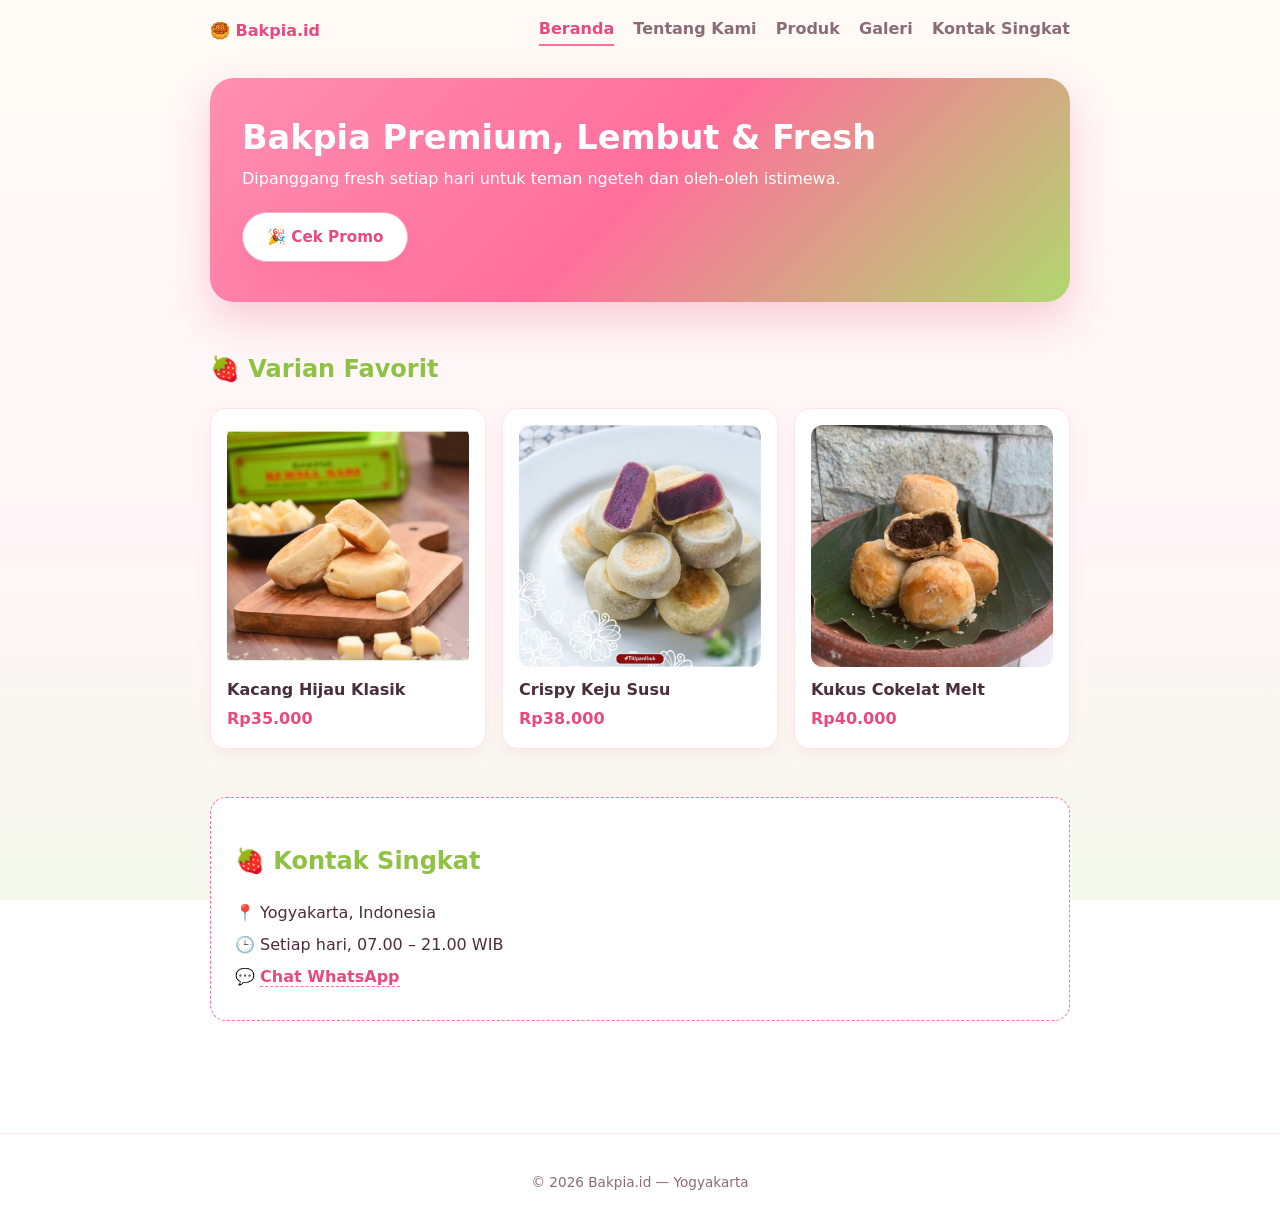
==== index.html @ c1c358f6 "p03" ====
<!doctype html>
<html lang="id">
  <head>
    <meta charset="utf-8" />
    <meta name="viewport" content="width=device-width, initial-scale=1" />
    <title>Bakpia.id — Beranda</title>
    <link rel="stylesheet" href="css/style.css" />
  </head>
  <body>
    <header>
      <a href="index.html" class="brand">🥮 Bakpia.id</a>
      <nav>
        <a href="index.html" class="aktif">Beranda</a>
        <a href="tentang.html">Tentang Kami</a>
        <a href="produk.html">Produk</a>
        <a href="galeri.html">Galeri</a>
        <a href="#kontak-singkat">Kontak Singkat</a>
      </nav>
    </header>

    <main>
      <section class="hero">
        <h1>Bakpia Premium, Lembut &amp; Fresh</h1>
        <p>Dipanggang fresh setiap hari untuk teman ngeteh dan oleh-oleh istimewa.</p>
        <button id="promo">🎉 Cek Promo</button>
      </section>

      <section>
        <h2>Varian Favorit</h2>
        <div class="grid">
          <article>
            <img src="img/Bakpia Kacang Hijau.jpg" alt="Bakpia kacang hijau klasik" />
            <h3>Kacang Hijau Klasik</h3>
            <p>Rp35.000</p>
          </article>
          <article>
            <img src="img/Bakpia Ubi.jpg" alt="Bakpia crispy ubi susu" />
            <h3>Crispy Keju Susu</h3>
            <p>Rp38.000</p>
          </article>
          <article>
            <img src="img/Bakpia Coklat.jpg" alt="Bakpia kukus cokelat melt" />
            <h3>Kukus Cokelat Melt</h3>
            <p>Rp40.000</p>
          </article>
        </div>
      </section>

      <section id="kontak-singkat" class="kontak">
        <h2>Kontak Singkat</h2>
        <ul>
          <li>📍 Yogyakarta, Indonesia</li>
          <li>🕒 Setiap hari, 07.00 – 21.00 WIB</li>
          <li>💬 <a href="https://wa.me/6281234567890" target="_blank" rel="noopener">Chat WhatsApp</a></li>
        </ul>
      </section>
    </main>

    <footer>
      <p>&copy; 2026 Bakpia.id — Yogyakarta</p>
    </footer>

    <script src="js/script.js"></script>
  </body>
</html>
---- css/style.css ----
/* ===== Base ===== */
* { box-sizing: border-box; }

html { scroll-behavior: smooth; }

body {
  margin: 0;
  font-family: system-ui, -apple-system, "Segoe UI", Roboto, sans-serif;
  line-height: 1.6;
  color: #4a2e3a;
  background: linear-gradient(180deg, #fffaf6, #fff5f8 60%, #f5f9ec);
  background-attachment: fixed;
}

img { max-width: 100%; display: block; }
a { color: inherit; text-decoration: none; }

/* ===== Header ===== */
header {
  display: flex;
  flex-wrap: wrap;
  justify-content: space-between;
  align-items: center;
  gap: 1rem;
  max-width: 900px;
  margin: auto;
  padding: 1rem 1.25rem;
}

.brand { font-weight: 800; color: #e84a7f; }

nav { display: flex; gap: 1.2rem; font-weight: 600; color: #8a6b78; }

nav a {
  padding-bottom: 2px;
  border-bottom: 2px solid transparent;
  transition: color 0.2s, border-color 0.2s;
}

nav a:hover { color: #e84a7f; }

nav a.aktif {
  color: #e84a7f;
  border-bottom-color: #ff6f9c;
}

/* ===== Layout ===== */
main {
  max-width: 900px;
  margin: auto;
  padding: 0 1.25rem 4rem;
}

section { margin-bottom: 3rem; }

h2 { color: #8fc244; }
h2::before { content: "🍓 "; }

/* ===== Hero ===== */
.hero {
  padding: 2.5rem 2rem;
  margin: 1rem 0 3rem;
  color: #fff;
  border-radius: 24px;
  background: linear-gradient(135deg, #ff8fb1, #ff6f9c 50%, #b0d86f);
  box-shadow: 0 18px 40px rgba(232, 74, 127, 0.25);
}

.hero h1 {
  margin: 0 0 0.5rem;
  font-size: clamp(1.5rem, 4vw, 2.1rem);
  line-height: 1.2;
}

.hero p { margin: 0 0 1.25rem; }

/* ===== Tombol Promo ===== */
button {
  padding: 0.75rem 1.5rem;
  font: inherit;
  font-weight: 800;
  font-size: 0.95rem;
  color: #e84a7f;
  background: #fff;
  border: 1.5px solid #ffabc4;
  border-radius: 999px;
  cursor: pointer;
  box-shadow: 0 8px 20px rgba(232, 74, 127, 0.15);
  transition: transform 0.15s, box-shadow 0.2s, background 0.2s;
}

button:hover {
  background: #ffe4ec;
  transform: translateY(-2px);
  box-shadow: 0 12px 26px rgba(232, 74, 127, 0.25);
}

button:active { transform: translateY(0); }

/* ===== Grid Produk (halaman index) ===== */
.grid {
  display: grid;
  gap: 1rem;
  grid-template-columns: repeat(3, 1fr);
}

article {
  padding: 1rem;
  background: #fff;
  border: 1.5px solid #ffe4ec;
  border-radius: 16px;
  box-shadow: 0 6px 16px rgba(232, 74, 127, 0.08);
}

article img {
  width: 100%;
  aspect-ratio: 1 / 1;
  object-fit: cover;
  border-radius: 12px;
  margin-bottom: 0.6rem;
}

article h3 { margin: 0 0 0.25rem; font-size: 1rem; }
article p { margin: 0; font-weight: 800; color: #e84a7f; }

/* ===== Kontak Singkat ===== */
.kontak {
  padding: 1.5rem;
  background: #fff;
  border: 1.5px dashed #ff6f9c;
  border-radius: 16px;
  scroll-margin-top: 90px;
}

.kontak ul { list-style: none; padding: 0; margin: 0; }
.kontak li { margin-bottom: 0.4rem; }

.kontak a {
  color: #e84a7f;
  font-weight: 700;
  border-bottom: 1px dashed #ff6f9c;
}

.foto { border-radius: 16px; margin-top: 1rem; }

/* ===== Kategori (halaman produk) ===== */
.kategori {
  list-style: none;
  padding: 0;
  margin: 0;
  display: flex;
  flex-wrap: wrap;
  gap: 0.6rem;
  justify-content: center;
}

.kategori li {
  padding: 0.5rem 1rem;
  font-weight: 700;
  font-size: 0.88rem;
  color: #4a7a2a;
  background: #eef7d9;
  border: 1.5px solid #c9e28a;
  border-radius: 999px;
  transition: background 0.2s, color 0.2s;
}

.kategori li:hover {
  background: #7fa04f;
  color: #fff;
}

/* ===== Tabel Harga (halaman produk) ===== */
.tabel-wrap {
  overflow-x: auto;
  background: #fff;
  border: 1.5px solid #ffe4ec;
  border-radius: 16px;
  box-shadow: 0 6px 16px rgba(232, 74, 127, 0.08);
  padding: 1rem;
}

table {
  width: 100%;
  border-collapse: collapse;
  font-size: 0.94rem;
}

caption {
  caption-side: top;
  text-align: left;
  padding: 0.5rem 0 1rem;
  font-weight: 700;
  color: #63823a;
}

th, td {
  padding: 0.85rem 1rem;
  text-align: left;
  border-bottom: 1px solid #f2e6ec;
  vertical-align: middle;
}

thead th {
  background: #ffe4ec;
  color: #b3336c;
  font-weight: 800;
  border-bottom: 2px solid #ffabc4;
  font-size: 0.85rem;
  letter-spacing: 0.03em;
  text-transform: uppercase;
}

tbody th {
  font-weight: 700;
  color: #4a2e3a;
  text-align: left;
}

tbody td { color: #8a6b78; }

tbody tr:hover { background: #fff8fb; }

tbody tr:last-child th,
tbody tr:last-child td { border-bottom: 0; }

/* ===== Figure (halaman galeri) ===== */
.figure {
  margin: 0;
  padding: 1rem;
  background: #fff;
  border: 1.5px solid #ffe4ec;
  border-radius: 16px;
  box-shadow: 0 6px 16px rgba(232, 74, 127, 0.08);
}

.figure img {
  width: 100%;
  aspect-ratio: 4 / 3;
  object-fit: cover;
  border-radius: 12px;
  margin-bottom: 0.75rem;
}

.figure figcaption {
  font-size: 0.9rem;
  color: #6a4b58;
  line-height: 1.5;
}

/* ===== Audio (halaman galeri) ===== */
audio {
  width: 100%;
  max-width: 400px;
  margin-top: 1rem;
  border-radius: 999px;
}

/* ===== Footer ===== */
footer {
  text-align: center;
  padding: 1.5rem;
  font-size: 0.85rem;
  color: #8a6b78;
  border-top: 1px solid #ffe4ec;
}

/* ===== Focus keyboard ===== */
a:focus-visible,
button:focus-visible {
  outline: 3px solid #ff6f9c;
  outline-offset: 3px;
  border-radius: 6px;
}

/* ===== Responsif ===== */
@media (max-width: 720px) {
  .grid { grid-template-columns: 1fr; }
}
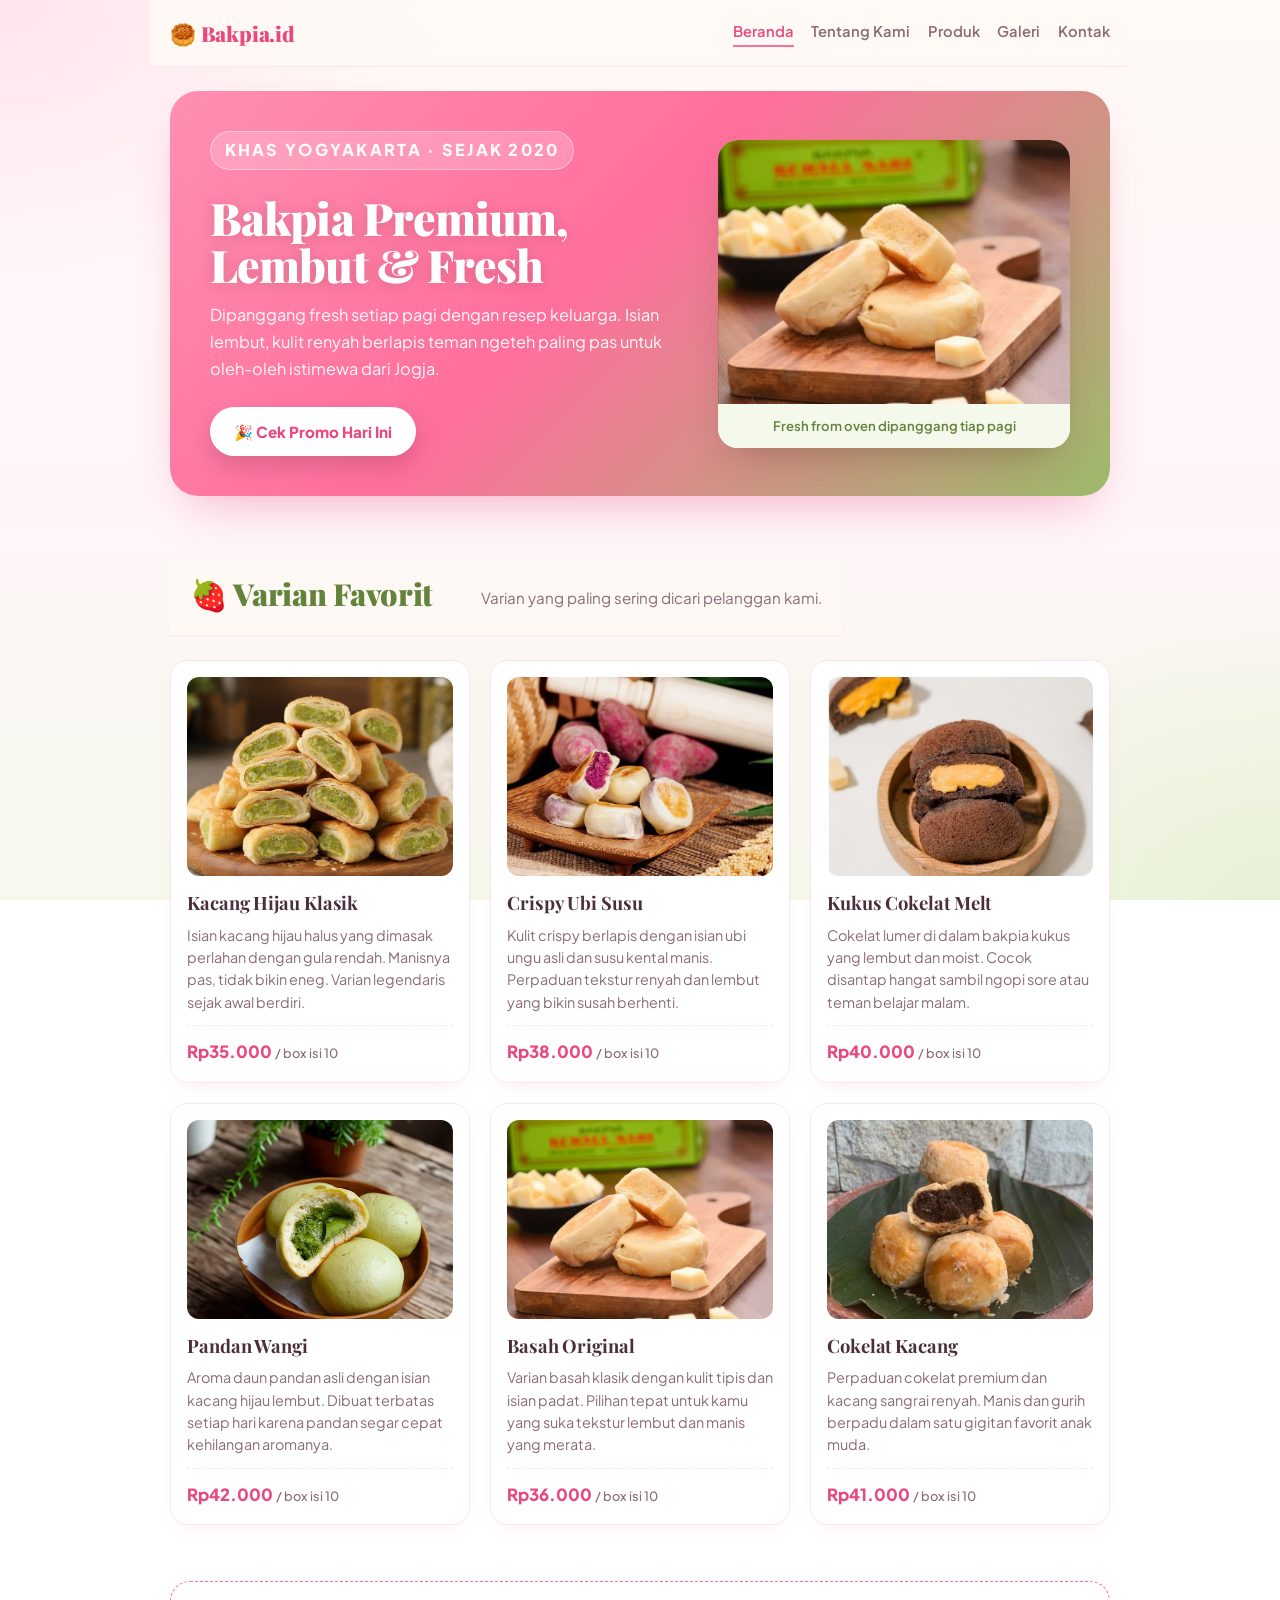
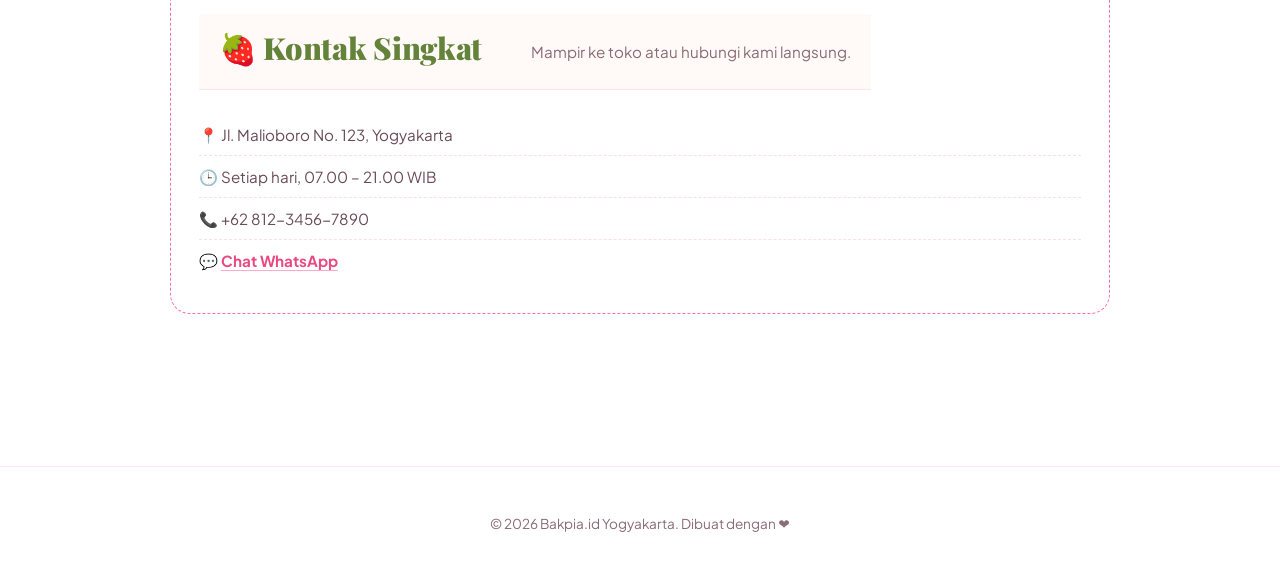
==== commit 62a9bbb4: "tugas individu" ====
--- a/index.html
+++ b/index.html
@@ -3,61 +3,132 @@
   <head>
     <meta charset="utf-8" />
     <meta name="viewport" content="width=device-width, initial-scale=1" />
-    <title>Bakpia.id — Beranda</title>
+    <title>Bakpia.id Beranda</title>
+    <link rel="preconnect" href="https://fonts.googleapis.com" />
+    <link rel="preconnect" href="https://fonts.gstatic.com" crossorigin />
+    <link href="https://fonts.googleapis.com/css2?family=Playfair+Display:wght@700;900&family=Plus+Jakarta+Sans:wght@400;600;800&display=swap" rel="stylesheet" />
     <link rel="stylesheet" href="css/style.css" />
   </head>
   <body>
     <header>
       <a href="index.html" class="brand">🥮 Bakpia.id</a>
-      <nav>
+      <nav aria-label="Navigasi utama">
         <a href="index.html" class="aktif">Beranda</a>
         <a href="tentang.html">Tentang Kami</a>
         <a href="produk.html">Produk</a>
         <a href="galeri.html">Galeri</a>
-        <a href="#kontak-singkat">Kontak Singkat</a>
+        <a href="kontak.html">Kontak</a>
       </nav>
     </header>
 
     <main>
       <section class="hero">
-        <h1>Bakpia Premium, Lembut &amp; Fresh</h1>
-        <p>Dipanggang fresh setiap hari untuk teman ngeteh dan oleh-oleh istimewa.</p>
-        <button id="promo">🎉 Cek Promo</button>
+        <div class="hero-copy">
+          <p class="eyebrow">Khas Yogyakarta · Sejak 2020</p>
+          <h1>Bakpia Premium, Lembut &amp; Fresh</h1>
+          <p>
+            Dipanggang fresh setiap pagi dengan resep keluarga. Isian lembut,
+            kulit renyah berlapis teman ngeteh paling pas untuk oleh-oleh
+            istimewa dari Jogja.
+          </p>
+          <button id="promo" type="button">🎉 Cek Promo Hari Ini</button>
+        </div>
+        <figure class="hero-photo">
+          <img src="img/Bakpia Kacang Hijau.jpg" alt="Bakpia kacang hijau klasik disajikan di piring" />
+          <figcaption>Fresh from oven dipanggang tiap pagi</figcaption>
+        </figure>
       </section>
 
       <section>
-        <h2>Varian Favorit</h2>
+        <header class="section-head">
+          <h2>Varian Favorit</h2>
+          <p>Varian yang paling sering dicari pelanggan kami.</p>
+        </header>
+
         <div class="grid">
           <article>
-            <img src="img/Bakpia Kacang Hijau.jpg" alt="Bakpia kacang hijau klasik" />
+            <img src="img/Bakpia Kcang Ijo.jpg" alt="Bakpia kacang hijau klasik" />
             <h3>Kacang Hijau Klasik</h3>
-            <p>Rp35.000</p>
+            <p class="desc">
+              Isian kacang hijau halus yang dimasak perlahan dengan gula
+              rendah. Manisnya pas, tidak bikin eneg. Varian legendaris
+              sejak awal berdiri.
+            </p>
+            <p class="harga">Rp35.000 <span>/ box isi 10</span></p>
           </article>
+
           <article>
             <img src="img/Bakpia Ubi.jpg" alt="Bakpia crispy ubi susu" />
-            <h3>Crispy Keju Susu</h3>
-            <p>Rp38.000</p>
+            <h3>Crispy Ubi Susu</h3>
+            <p class="desc">
+              Kulit crispy berlapis dengan isian ubi ungu asli dan susu
+              kental manis. Perpaduan tekstur renyah dan lembut yang
+              bikin susah berhenti.
+            </p>
+            <p class="harga">Rp38.000 <span>/ box isi 10</span></p>
           </article>
+
           <article>
-            <img src="img/Bakpia Coklat.jpg" alt="Bakpia kukus cokelat melt" />
+            <img src="img/Bakpia Kacang Coklat.jpg" alt="Bakpia kukus cokelat melt" />
             <h3>Kukus Cokelat Melt</h3>
-            <p>Rp40.000</p>
+            <p class="desc">
+              Cokelat lumer di dalam bakpia kukus yang lembut dan moist.
+              Cocok disantap hangat sambil ngopi sore atau teman belajar
+              malam.
+            </p>
+            <p class="harga">Rp40.000 <span>/ box isi 10</span></p>
+          </article>
+
+          <article>
+            <img src="img/Bakpia Pandan.jpg" alt="Bakpia pandan wangi" />
+            <h3>Pandan Wangi</h3>
+            <p class="desc">
+              Aroma daun pandan asli dengan isian kacang hijau lembut.
+              Dibuat terbatas setiap hari karena pandan segar cepat
+              kehilangan aromanya.
+            </p>
+            <p class="harga">Rp42.000 <span>/ box isi 10</span></p>
+          </article>
+
+          <article>
+            <img src="img/Bakpia Kacang Hijau.jpg" alt="Bakpia basah original" />
+            <h3>Basah Original</h3>
+            <p class="desc">
+              Varian basah klasik dengan kulit tipis dan isian padat.
+              Pilihan tepat untuk kamu yang suka tekstur lembut dan
+              manis yang merata.
+            </p>
+            <p class="harga">Rp36.000 <span>/ box isi 10</span></p>
+          </article>
+
+          <article>
+            <img src="img/Bakpia Coklat.jpg" alt="Bakpia cokelat kacang" />
+            <h3>Cokelat Kacang</h3>
+            <p class="desc">
+              Perpaduan cokelat premium dan kacang sangrai renyah. Manis
+              dan gurih berpadu dalam satu gigitan favorit anak muda.
+            </p>
+            <p class="harga">Rp41.000 <span>/ box isi 10</span></p>
           </article>
         </div>
       </section>
 
       <section id="kontak-singkat" class="kontak">
-        <h2>Kontak Singkat</h2>
+        <header class="section-head">
+          <h2>Kontak Singkat</h2>
+          <p>Mampir ke toko atau hubungi kami langsung.</p>
+        </header>
         <ul>
-          <li>📍 Yogyakarta, Indonesia</li>
+          <li>📍 Jl. Malioboro No. 123, Yogyakarta</li>
           <li>🕒 Setiap hari, 07.00 – 21.00 WIB</li>
+          <li>📞 +62 812-3456-7890</li>
           <li>💬 <a href="https://wa.me/6281234567890" target="_blank" rel="noopener">Chat WhatsApp</a></li>
         </ul>
       </section>
     </main>
 
     <footer>
-      <p>&copy; 2026 Bakpia.id — Yogyakarta</p>
+      <p>&copy; 2026 Bakpia.id Yogyakarta. Dibuat dengan ❤️</p>
     </footer>
 
     <script src="js/script.js"></script>
--- a/css/style.css
+++ b/css/style.css
@@ -1,3 +1,9 @@
+/* =========================================================
+   Bakpia.id — Pink & Matcha Cute
+   ========================================================= */
+
+@import url('https://fonts.googleapis.com/css2?family=Playfair+Display:wght@700;900&family=Plus+Jakarta+Sans:wght@400;600;800&display=swap');
+
 /* ===== Base ===== */
 * { box-sizing: border-box; }
 
@@ -5,11 +11,16 @@
 
 body {
   margin: 0;
-  font-family: system-ui, -apple-system, "Segoe UI", Roboto, sans-serif;
-  line-height: 1.6;
+  font-family: "Plus Jakarta Sans", system-ui, -apple-system, "Segoe UI", Roboto, sans-serif;
+  font-size: 16px;
+  line-height: 1.65;
   color: #4a2e3a;
-  background: linear-gradient(180deg, #fffaf6, #fff5f8 60%, #f5f9ec);
+  background:
+    radial-gradient(700px 500px at 0% 0%, #ffe4ec, transparent 60%),
+    radial-gradient(700px 500px at 100% 100%, #e7f0d5, transparent 60%),
+    linear-gradient(180deg, #fffaf6, #fff5f8 55%, #f5f9ec);
   background-attachment: fixed;
+  -webkit-font-smoothing: antialiased;
 }
 
 img { max-width: 100%; display: block; }
@@ -17,19 +28,39 @@
 
 /* ===== Header ===== */
 header {
+  position: sticky;
+  top: 0;
+  z-index: 30;
   display: flex;
   flex-wrap: wrap;
   justify-content: space-between;
   align-items: center;
-  gap: 1rem;
-  max-width: 900px;
+  gap: 0.75rem 1rem;
+  max-width: 980px;
   margin: auto;
   padding: 1rem 1.25rem;
-}
-
-.brand { font-weight: 800; color: #e84a7f; }
-
-nav { display: flex; gap: 1.2rem; font-weight: 600; color: #8a6b78; }
+  background: rgba(255, 250, 246, 0.85);
+  backdrop-filter: blur(10px);
+  -webkit-backdrop-filter: blur(10px);
+  border-bottom: 1px solid rgba(255, 171, 196, 0.25);
+}
+
+.brand {
+  font-family: "Playfair Display", serif;
+  font-weight: 900;
+  font-size: 1.3rem;
+  color: #e84a7f;
+  letter-spacing: -0.01em;
+}
+
+nav {
+  display: flex;
+  flex-wrap: wrap;
+  gap: 1.1rem;
+  font-weight: 600;
+  font-size: 0.92rem;
+  color: #8a6b78;
+}
 
 nav a {
   padding-bottom: 2px;
@@ -46,104 +77,237 @@
 
 /* ===== Layout ===== */
 main {
-  max-width: 900px;
+  max-width: 980px;
   margin: auto;
   padding: 0 1.25rem 4rem;
 }
 
-section { margin-bottom: 3rem; }
-
-h2 { color: #8fc244; }
-h2::before { content: "🍓 "; }
+section { margin-bottom: 3.5rem; }
+
+.section-head {
+  max-width: 42rem;
+  margin: 0 0 1.5rem;
+}
+
+.section-head h2 {
+  margin: 0 0 0.4rem;
+  font-family: "Playfair Display", serif;
+  font-weight: 900;
+  font-size: clamp(1.4rem, 3.5vw, 1.9rem);
+  line-height: 1.2;
+  color: #63823a;
+  letter-spacing: -0.01em;
+}
+
+.section-head h2::before { content: "🍓 "; }
+
+.section-head p {
+  margin: 0;
+  color: #8a6b78;
+  font-size: 0.95rem;
+}
 
 /* ===== Hero ===== */
 .hero {
-  padding: 2.5rem 2rem;
-  margin: 1rem 0 3rem;
+  display: grid;
+  gap: 1.5rem;
+  align-items: center;
+  margin: 1.5rem 0 4rem;
+  padding: 2rem;
+  border-radius: 28px;
+  background: linear-gradient(135deg, #ff8fb1 0%, #ff6f9c 45%, #9cba6b 100%);
   color: #fff;
-  border-radius: 24px;
-  background: linear-gradient(135deg, #ff8fb1, #ff6f9c 50%, #b0d86f);
-  box-shadow: 0 18px 40px rgba(232, 74, 127, 0.25);
+  box-shadow: 0 22px 50px -20px rgba(232, 74, 127, 0.45);
+  overflow: hidden;
+}
+
+.eyebrow {
+  display: inline-block;
+  margin: 0 0 0.9rem;
+  padding: 0.3rem 0.85rem;
+  font-size: 0.72rem;
+  font-weight: 800;
+  letter-spacing: 0.14em;
+  text-transform: uppercase;
+  color: #fff;
+  background: rgba(255, 255, 255, 0.22);
+  border: 1px solid rgba(255, 255, 255, 0.4);
+  border-radius: 999px;
+  backdrop-filter: blur(6px);
 }
 
 .hero h1 {
-  margin: 0 0 0.5rem;
-  font-size: clamp(1.5rem, 4vw, 2.1rem);
-  line-height: 1.2;
-}
-
-.hero p { margin: 0 0 1.25rem; }
-
-/* ===== Tombol Promo ===== */
+  margin: 0 0 0.9rem;
+  font-family: "Playfair Display", serif;
+  font-weight: 900;
+  font-size: clamp(1.9rem, 5vw, 2.8rem);
+  line-height: 1.05;
+  letter-spacing: -0.02em;
+  text-shadow: 0 2px 14px rgba(74, 38, 24, 0.2);
+}
+
+.hero-copy p {
+  margin: 0 0 1.5rem;
+  max-width: 46ch;
+  font-size: 1.02rem;
+  opacity: 0.96;
+}
+
+.hero-photo {
+  margin: 0;
+  border-radius: 20px;
+  overflow: hidden;
+  background: #fff;
+  box-shadow: 0 18px 40px -18px rgba(74, 38, 24, 0.4);
+}
+
+.hero-photo img {
+  width: 100%;
+  aspect-ratio: 4 / 3;
+  object-fit: cover;
+}
+
+.hero-photo figcaption {
+  padding: 0.7rem 1rem;
+  font-size: 0.82rem;
+  font-weight: 600;
+  color: #63823a;
+  background: #f5f9ec;
+  text-align: center;
+}
+
+/* ===== Tombol umum ===== */
 button {
+  display: inline-flex;
+  align-items: center;
+  gap: 0.5rem;
   padding: 0.75rem 1.5rem;
   font: inherit;
   font-weight: 800;
   font-size: 0.95rem;
   color: #e84a7f;
   background: #fff;
-  border: 1.5px solid #ffabc4;
+  border: 0;
   border-radius: 999px;
   cursor: pointer;
-  box-shadow: 0 8px 20px rgba(232, 74, 127, 0.15);
+  box-shadow: 0 10px 24px rgba(0, 0, 0, 0.15);
   transition: transform 0.15s, box-shadow 0.2s, background 0.2s;
 }
 
 button:hover {
-  background: #ffe4ec;
   transform: translateY(-2px);
-  box-shadow: 0 12px 26px rgba(232, 74, 127, 0.25);
+  background: #fff5f8;
+  box-shadow: 0 14px 30px rgba(0, 0, 0, 0.22);
 }
 
 button:active { transform: translateY(0); }
 
-/* ===== Grid Produk (halaman index) ===== */
+/* ===== Grid Produk ===== */
 .grid {
   display: grid;
-  gap: 1rem;
-  grid-template-columns: repeat(3, 1fr);
+  gap: 1.25rem;
+  grid-template-columns: repeat(auto-fit, minmax(230px, 1fr));
 }
 
 article {
+  display: flex;
+  flex-direction: column;
   padding: 1rem;
   background: #fff;
   border: 1.5px solid #ffe4ec;
-  border-radius: 16px;
-  box-shadow: 0 6px 16px rgba(232, 74, 127, 0.08);
+  border-radius: 18px;
+  box-shadow: 0 8px 20px -10px rgba(232, 74, 127, 0.15);
+  transition: transform 0.2s, box-shadow 0.2s;
+}
+
+article:hover {
+  transform: translateY(-3px);
+  box-shadow: 0 14px 28px -14px rgba(232, 74, 127, 0.3);
 }
 
 article img {
   width: 100%;
-  aspect-ratio: 1 / 1;
+  aspect-ratio: 4 / 3;
   object-fit: cover;
   border-radius: 12px;
-  margin-bottom: 0.6rem;
-}
-
-article h3 { margin: 0 0 0.25rem; font-size: 1rem; }
-article p { margin: 0; font-weight: 800; color: #e84a7f; }
+  margin-bottom: 0.75rem;
+}
+
+article h3 {
+  margin: 0 0 0.3rem;
+  font-family: "Playfair Display", serif;
+  font-weight: 700;
+  font-size: 1.15rem;
+  color: #4a2e3a;
+  letter-spacing: -0.005em;
+}
+
+article .desc {
+  margin: 0 0 0.75rem;
+  font-size: 0.9rem;
+  color: #8a6b78;
+  line-height: 1.55;
+}
+
+article .harga {
+  margin: auto 0 0;
+  padding-top: 0.75rem;
+  border-top: 1px dashed #ffe4ec;
+  font-weight: 800;
+  font-size: 1.05rem;
+  color: #e84a7f;
+}
+
+article .harga span {
+  font-weight: 500;
+  font-size: 0.8rem;
+  color: #8a6b78;
+}
 
 /* ===== Kontak Singkat ===== */
 .kontak {
-  padding: 1.5rem;
+  padding: 2rem 1.75rem;
   background: #fff;
   border: 1.5px dashed #ff6f9c;
-  border-radius: 16px;
+  border-radius: 20px;
   scroll-margin-top: 90px;
 }
 
-.kontak ul { list-style: none; padding: 0; margin: 0; }
-.kontak li { margin-bottom: 0.4rem; }
+.kontak ul {
+  list-style: none;
+  padding: 0;
+  margin: 0;
+}
+
+.kontak li {
+  padding: 0.5rem 0;
+  border-bottom: 1px dashed rgba(232, 74, 127, 0.18);
+  font-size: 0.95rem;
+  color: #6a4b58;
+}
+
+.kontak li:last-child { border-bottom: 0; }
 
 .kontak a {
   color: #e84a7f;
   font-weight: 700;
-  border-bottom: 1px dashed #ff6f9c;
-}
-
-.foto { border-radius: 16px; margin-top: 1rem; }
-
-/* ===== Kategori (halaman produk) ===== */
+  border-bottom: 1px solid #ffabc4;
+  transition: color 0.2s, border-color 0.2s;
+}
+
+.kontak a:hover {
+  color: #63823a;
+  border-bottom-color: #7fa04f;
+}
+
+/* ===== Foto umum ===== */
+.foto {
+  border-radius: 18px;
+  margin-top: 1rem;
+  box-shadow: 0 12px 28px -14px rgba(232, 74, 127, 0.25);
+}
+
+/* ===== Kategori ===== */
 .kategori {
   list-style: none;
   padding: 0;
@@ -151,7 +315,6 @@
   display: flex;
   flex-wrap: wrap;
   gap: 0.6rem;
-  justify-content: center;
 }
 
 .kategori li {
@@ -168,34 +331,38 @@
 .kategori li:hover {
   background: #7fa04f;
   color: #fff;
-}
-
-/* ===== Tabel Harga (halaman produk) ===== */
+  border-color: #7fa04f;
+}
+
+/* ===== Tabel ===== */
 .tabel-wrap {
   overflow-x: auto;
   background: #fff;
   border: 1.5px solid #ffe4ec;
-  border-radius: 16px;
-  box-shadow: 0 6px 16px rgba(232, 74, 127, 0.08);
+  border-radius: 18px;
   padding: 1rem;
+  -webkit-overflow-scrolling: touch;
 }
 
 table {
   width: 100%;
+  min-width: 460px;
   border-collapse: collapse;
   font-size: 0.94rem;
 }
 
 caption {
   caption-side: top;
+  padding: 0.5rem 0 1rem;
   text-align: left;
-  padding: 0.5rem 0 1rem;
+  font-family: "Playfair Display", serif;
   font-weight: 700;
+  font-size: 1.05rem;
   color: #63823a;
 }
 
 th, td {
-  padding: 0.85rem 1rem;
+  padding: 0.8rem 1rem;
   text-align: left;
   border-bottom: 1px solid #f2e6ec;
   vertical-align: middle;
@@ -205,10 +372,10 @@
   background: #ffe4ec;
   color: #b3336c;
   font-weight: 800;
+  font-size: 0.82rem;
+  letter-spacing: 0.05em;
+  text-transform: uppercase;
   border-bottom: 2px solid #ffabc4;
-  font-size: 0.85rem;
-  letter-spacing: 0.03em;
-  text-transform: uppercase;
 }
 
 tbody th {
@@ -218,20 +385,19 @@
 }
 
 tbody td { color: #8a6b78; }
-
 tbody tr:hover { background: #fff8fb; }
 
 tbody tr:last-child th,
 tbody tr:last-child td { border-bottom: 0; }
 
-/* ===== Figure (halaman galeri) ===== */
+/* ===== Figure ===== */
 .figure {
   margin: 0;
   padding: 1rem;
   background: #fff;
   border: 1.5px solid #ffe4ec;
-  border-radius: 16px;
-  box-shadow: 0 6px 16px rgba(232, 74, 127, 0.08);
+  border-radius: 18px;
+  box-shadow: 0 8px 20px -10px rgba(232, 74, 127, 0.15);
 }
 
 .figure img {
@@ -245,35 +411,315 @@
 .figure figcaption {
   font-size: 0.9rem;
   color: #6a4b58;
-  line-height: 1.5;
-}
-
-/* ===== Audio (halaman galeri) ===== */
+  line-height: 1.55;
+  padding-left: 0.75rem;
+  border-left: 3px solid #ffabc4;
+}
+
+/* ===== Audio ===== */
 audio {
+  display: block;
   width: 100%;
-  max-width: 400px;
+  max-width: 100%;
   margin-top: 1rem;
+}
+
+/* ===== Form Kontak ===== */
+.kontak-section {
+  max-width: 640px;
+  margin: 0 auto;
+}
+
+.form-card {
+  position: relative;
+  padding: 2rem 1.75rem;
+  background: #fff;
+  border: 1.5px solid #ffe4ec;
+  border-radius: 22px;
+  box-shadow: 0 20px 40px -22px rgba(232, 74, 127, 0.3);
+  overflow: hidden;
+}
+
+.form-card::before {
+  content: "";
+  position: absolute;
+  top: 0;
+  left: 0;
+  right: 0;
+  height: 6px;
+  background: linear-gradient(90deg, #ff8fb1 0%, #ff6f9c 40%, #b0d86f 100%);
+}
+
+.form-card-head {
+  margin-bottom: 1.75rem;
+  padding-bottom: 1.25rem;
+  border-bottom: 1.5px dashed #ffe4ec;
+}
+
+.form-badge {
+  display: inline-block;
+  margin-bottom: 0.75rem;
+  padding: 0.3rem 0.8rem;
+  font-size: 0.7rem;
+  font-weight: 800;
+  letter-spacing: 0.14em;
+  text-transform: uppercase;
+  color: #63823a;
+  background: #eef7d9;
   border-radius: 999px;
 }
+
+.form-card-head h2 {
+  margin: 0 0 0.5rem;
+  font-family: "Playfair Display", serif;
+  font-weight: 900;
+  font-size: clamp(1.35rem, 3vw, 1.7rem);
+  line-height: 1.2;
+  color: #4a2e3a;
+}
+
+.form-card-head h2::before { content: none; }
+
+.form-card-head p {
+  margin: 0;
+  font-size: 0.92rem;
+  color: #8a6b78;
+}
+
+.wajib { color: #e84a7f; font-weight: 800; }
+
+.form-kontak .field {
+  margin-bottom: 1.15rem;
+  padding: 0;
+  border: 0;
+}
+
+.form-kontak .field > label,
+.form-kontak .field > legend {
+  display: flex;
+  align-items: baseline;
+  justify-content: space-between;
+  gap: 0.5rem;
+  margin-bottom: 0.5rem;
+  font-size: 0.85rem;
+  font-weight: 800;
+  color: #4a2e3a;
+}
+
+.input-wrap {
+  position: relative;
+  display: flex;
+  align-items: center;
+}
+
+.input-icon {
+  position: absolute;
+  left: 0.85rem;
+  display: inline-grid;
+  place-items: center;
+  width: 22px;
+  height: 22px;
+  font-size: 0.95rem;
+  pointer-events: none;
+  z-index: 1;
+}
+
+.input-icon.top-align { top: 0.85rem; }
+
+.input-wrap input[type="text"],
+.input-wrap input[type="email"],
+.input-wrap input[type="tel"],
+.input-wrap textarea {
+  width: 100%;
+  padding: 0.8rem 1rem 0.8rem 2.75rem;
+  font: inherit;
+  font-size: 0.95rem;
+  color: #4a2e3a;
+  background: #fffaf6;
+  border: 1.5px solid #ffe4ec;
+  border-radius: 12px;
+  transition: border-color 0.2s, box-shadow 0.2s;
+}
+
+.input-wrap input:focus,
+.input-wrap textarea:focus {
+  outline: none;
+  background: #fff;
+  border-color: #ff6f9c;
+  box-shadow: 0 0 0 4px rgba(255, 111, 156, 0.15);
+}
+
+.input-wrap textarea {
+  resize: vertical;
+  min-height: 110px;
+  font-family: inherit;
+}
+
+.help {
+  display: block;
+  margin-top: 0.4rem;
+  padding-left: 0.25rem;
+  font-size: 0.78rem;
+  font-style: italic;
+  color: #8a6b78;
+}
+
+.field-waktu { border: 0; padding: 0; margin: 0 0 1.15rem; }
+
+.field-waktu > legend {
+  display: flex;
+  justify-content: space-between;
+  width: 100%;
+  margin-bottom: 0.65rem;
+  padding: 0;
+  font-size: 0.85rem;
+  font-weight: 800;
+  color: #4a2e3a;
+}
+
+.legend-hint {
+  font-size: 0.75rem;
+  font-weight: 600;
+  font-style: italic;
+  color: #8a6b78;
+}
+
+.chip-row {
+  display: grid;
+  grid-template-columns: repeat(2, 1fr);
+  gap: 0.6rem;
+}
+
+.chip {
+  position: relative;
+  display: flex;
+  align-items: center;
+  gap: 0.65rem;
+  padding: 0.75rem 0.85rem;
+  background: #fffaf6;
+  border: 1.5px solid #ffe4ec;
+  border-radius: 14px;
+  cursor: pointer;
+  transition: border-color 0.2s, background 0.2s;
+}
+
+.chip:hover { border-color: #ffc9d9; background: #fff; }
+
+.chip input[type="radio"] {
+  position: absolute;
+  opacity: 0;
+  width: 1px;
+  height: 1px;
+  pointer-events: none;
+}
+
+.chip-icon {
+  display: inline-grid;
+  place-items: center;
+  width: 34px;
+  height: 34px;
+  flex-shrink: 0;
+  font-size: 1.05rem;
+  background: #fff;
+  border: 1.5px solid #ffe4ec;
+  border-radius: 50%;
+}
+
+.chip-text { display: flex; flex-direction: column; gap: 0.05rem; line-height: 1.2; }
+.chip-text strong { font-size: 0.92rem; font-weight: 800; color: #4a2e3a; }
+.chip-text small { font-size: 0.75rem; color: #8a6b78; }
+
+.chip input[type="radio"]:checked ~ .chip-icon {
+  background: linear-gradient(135deg, #ff8fb1, #e84a7f);
+  border-color: #e84a7f;
+}
+
+.chip:has(input[type="radio"]:checked) {
+  background: #fff5f8;
+  border-color: #ff6f9c;
+  box-shadow: 0 0 0 3px rgba(255, 111, 156, 0.15);
+}
+
+.submit-btn {
+  width: 100%;
+  display: inline-flex;
+  align-items: center;
+  justify-content: center;
+  gap: 0.6rem;
+  padding: 0.95rem 1.5rem;
+  margin-top: 0.5rem;
+  font: inherit;
+  font-weight: 800;
+  font-size: 1rem;
+  color: #fff;
+  background: linear-gradient(135deg, #ff8fb1, #e84a7f);
+  border: 0;
+  border-radius: 14px;
+  cursor: pointer;
+  box-shadow: 0 12px 26px -10px rgba(232, 74, 127, 0.55);
+  transition: transform 0.15s, filter 0.2s;
+}
+
+.submit-btn:hover { transform: translateY(-2px); filter: brightness(1.06); }
+
+.preview {
+  margin: 1.25rem 0 0;
+  padding: 0.9rem 1.1rem;
+  font-size: 0.92rem;
+  color: #4a7a2a;
+  background: #eef7d9;
+  border: 1.5px solid #c9e28a;
+  border-radius: 12px;
+  text-align: center;
+}
+
+.preview:empty { display: none; }
 
 /* ===== Footer ===== */
 footer {
+  margin-top: 2rem;
+  padding: 2rem 1.25rem;
   text-align: center;
-  padding: 1.5rem;
   font-size: 0.85rem;
   color: #8a6b78;
   border-top: 1px solid #ffe4ec;
 }
 
-/* ===== Focus keyboard ===== */
+/* ===== Focus ===== */
 a:focus-visible,
-button:focus-visible {
+button:focus-visible,
+input:focus-visible,
+textarea:focus-visible {
   outline: 3px solid #ff6f9c;
   outline-offset: 3px;
   border-radius: 6px;
 }
 
 /* ===== Responsif ===== */
-@media (max-width: 720px) {
-  .grid { grid-template-columns: 1fr; }
+@media (min-width: 720px) {
+  .hero {
+    grid-template-columns: 1.15fr 0.85fr;
+    gap: 2rem;
+    padding: 2.5rem;
+  }
+}
+
+@media (max-width: 640px) {
+  header { padding: 0.85rem 1.1rem; }
+  nav { gap: 0.85rem; font-size: 0.85rem; }
+  .hero { padding: 1.5rem; border-radius: 22px; }
+  main { padding: 0 1.1rem 3rem; }
+}
+
+@media (max-width: 560px) {
+  .form-card { padding: 1.5rem 1.15rem; }
+  .chip-row { grid-template-columns: 1fr; }
+}
+
+@media (prefers-reduced-motion: reduce) {
+  *, *::before, *::after {
+    animation-duration: 0.01ms !important;
+    transition-duration: 0.01ms !important;
+    scroll-behavior: auto !important;
+  }
 }
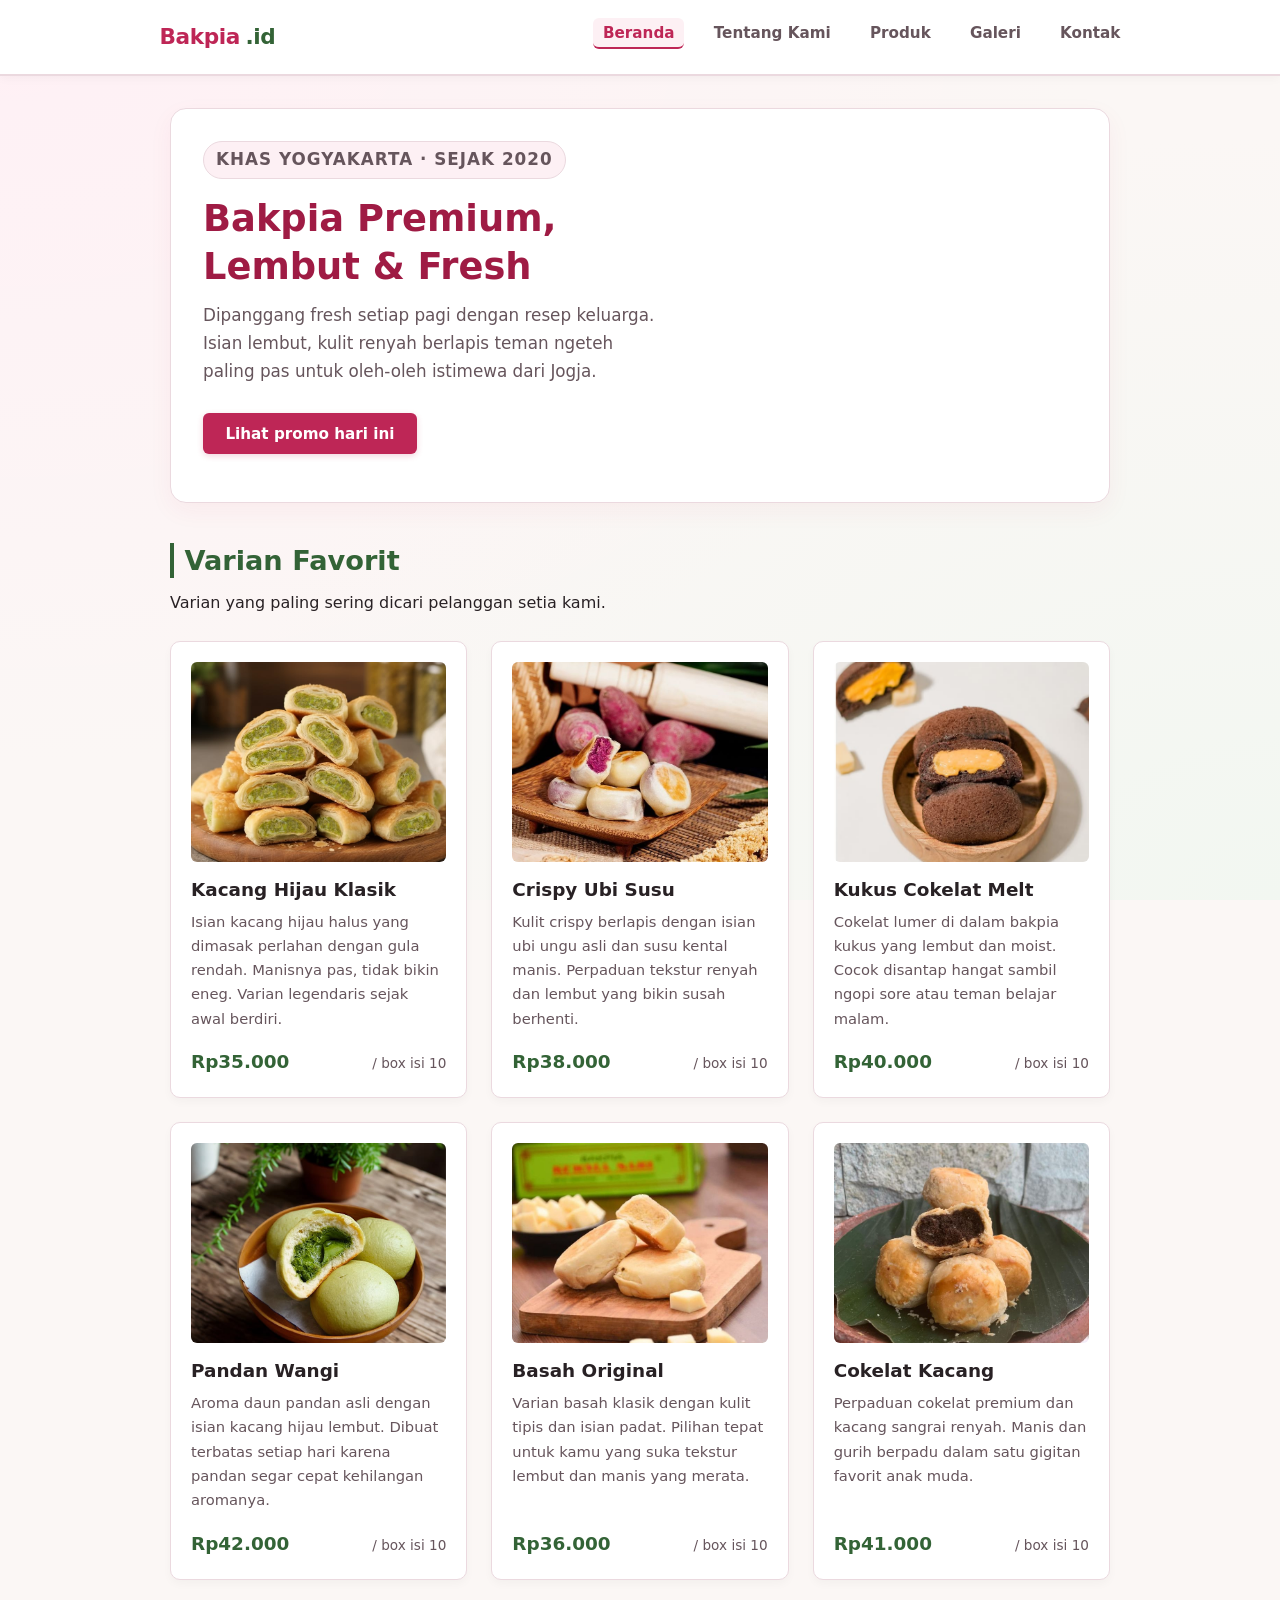
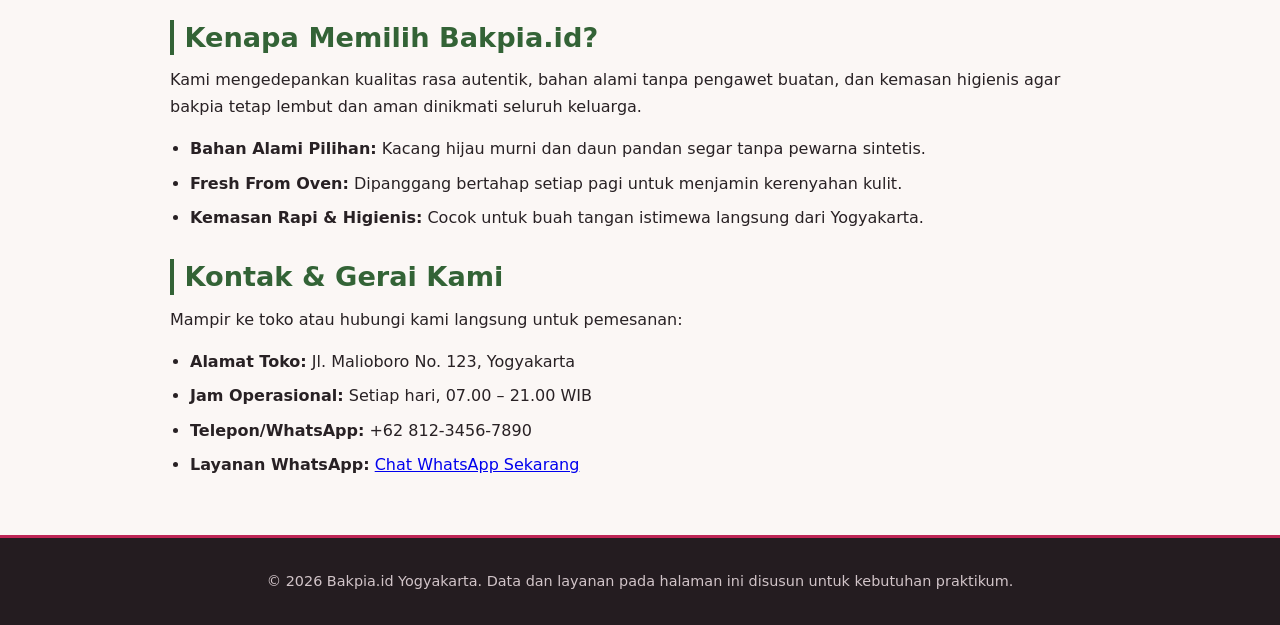
==== commit c9d0da36: "tugas individu p05" ====
--- a/index.html
+++ b/index.html
@@ -3,50 +3,44 @@
   <head>
     <meta charset="utf-8" />
     <meta name="viewport" content="width=device-width, initial-scale=1" />
-    <title>Bakpia.id Beranda</title>
-    <link rel="preconnect" href="https://fonts.googleapis.com" />
-    <link rel="preconnect" href="https://fonts.gstatic.com" crossorigin />
-    <link href="https://fonts.googleapis.com/css2?family=Playfair+Display:wght@700;900&family=Plus+Jakarta+Sans:wght@400;600;800&display=swap" rel="stylesheet" />
+    <title>Beranda - Bakpia.id Khas Yogyakarta</title>
     <link rel="stylesheet" href="css/style.css" />
   </head>
   <body>
-    <header>
-      <a href="index.html" class="brand">🥮 Bakpia.id</a>
-      <nav aria-label="Navigasi utama">
-        <a href="index.html" class="aktif">Beranda</a>
-        <a href="tentang.html">Tentang Kami</a>
-        <a href="produk.html">Produk</a>
-        <a href="galeri.html">Galeri</a>
-        <a href="kontak.html">Kontak</a>
+    <a class="skip-link" href="#konten">Lewati ke konten utama</a>
+    <header class="site-header">
+      <nav class="nav" aria-label="Navigasi utama">
+        <a class="brand" href="index.html">Bakpia<span>.id</span></a>
+        <ul>
+          <li><a aria-current="page" href="index.html">Beranda</a></li>
+          <li><a href="tentang.html">Tentang Kami</a></li>
+          <li><a href="produk.html">Produk</a></li>
+          <li><a href="galeri.html">Galeri</a></li>
+          <li><a href="kontak.html">Kontak</a></li>
+        </ul>
       </nav>
     </header>
 
-    <main>
-      <section class="hero">
+    <main id="konten" class="page">
+      <section aria-labelledby="hero-title" class="hero">
         <div class="hero-copy">
           <p class="eyebrow">Khas Yogyakarta · Sejak 2020</p>
-          <h1>Bakpia Premium, Lembut &amp; Fresh</h1>
+          <h1 id="hero-title">Bakpia Premium, Lembut &amp; Fresh</h1>
           <p>
             Dipanggang fresh setiap pagi dengan resep keluarga. Isian lembut,
             kulit renyah berlapis teman ngeteh paling pas untuk oleh-oleh
             istimewa dari Jogja.
           </p>
-          <button id="promo" type="button">🎉 Cek Promo Hari Ini</button>
+          <button id="promoButton" type="button">Lihat promo hari ini</button>
         </div>
-        <figure class="hero-photo">
-          <img src="img/Bakpia Kacang Hijau.jpg" alt="Bakpia kacang hijau klasik disajikan di piring" />
-          <figcaption>Fresh from oven dipanggang tiap pagi</figcaption>
-        </figure>
       </section>
 
-      <section>
-        <header class="section-head">
-          <h2>Varian Favorit</h2>
-          <p>Varian yang paling sering dicari pelanggan kami.</p>
-        </header>
+      <section aria-labelledby="varian-favorit-title">
+        <h2 id="varian-favorit-title">Varian Favorit</h2>
+        <p>Varian yang paling sering dicari pelanggan setia kami.</p>
 
-        <div class="grid">
-          <article>
+        <div class="grid-card">
+          <article class="product-card">
             <img src="img/Bakpia Kcang Ijo.jpg" alt="Bakpia kacang hijau klasik" />
             <h3>Kacang Hijau Klasik</h3>
             <p class="desc">
@@ -57,7 +51,7 @@
             <p class="harga">Rp35.000 <span>/ box isi 10</span></p>
           </article>
 
-          <article>
+          <article class="product-card">
             <img src="img/Bakpia Ubi.jpg" alt="Bakpia crispy ubi susu" />
             <h3>Crispy Ubi Susu</h3>
             <p class="desc">
@@ -68,7 +62,7 @@
             <p class="harga">Rp38.000 <span>/ box isi 10</span></p>
           </article>
 
-          <article>
+          <article class="product-card">
             <img src="img/Bakpia Kacang Coklat.jpg" alt="Bakpia kukus cokelat melt" />
             <h3>Kukus Cokelat Melt</h3>
             <p class="desc">
@@ -79,7 +73,7 @@
             <p class="harga">Rp40.000 <span>/ box isi 10</span></p>
           </article>
 
-          <article>
+          <article class="product-card">
             <img src="img/Bakpia Pandan.jpg" alt="Bakpia pandan wangi" />
             <h3>Pandan Wangi</h3>
             <p class="desc">
@@ -90,7 +84,7 @@
             <p class="harga">Rp42.000 <span>/ box isi 10</span></p>
           </article>
 
-          <article>
+          <article class="product-card">
             <img src="img/Bakpia Kacang Hijau.jpg" alt="Bakpia basah original" />
             <h3>Basah Original</h3>
             <p class="desc">
@@ -101,7 +95,7 @@
             <p class="harga">Rp36.000 <span>/ box isi 10</span></p>
           </article>
 
-          <article>
+          <article class="product-card">
             <img src="img/Bakpia Coklat.jpg" alt="Bakpia cokelat kacang" />
             <h3>Cokelat Kacang</h3>
             <p class="desc">
@@ -113,22 +107,30 @@
         </div>
       </section>
 
-      <section id="kontak-singkat" class="kontak">
-        <header class="section-head">
-          <h2>Kontak Singkat</h2>
-          <p>Mampir ke toko atau hubungi kami langsung.</p>
-        </header>
+      <section aria-labelledby="keunggulan-title">
+        <h2 id="keunggulan-title">Kenapa Memilih Bakpia.id?</h2>
+        <p>Kami mengedepankan kualitas rasa autentik, bahan alami tanpa pengawet buatan, dan kemasan higienis agar bakpia tetap lembut dan aman dinikmati seluruh keluarga.</p>
         <ul>
-          <li>📍 Jl. Malioboro No. 123, Yogyakarta</li>
-          <li>🕒 Setiap hari, 07.00 – 21.00 WIB</li>
-          <li>📞 +62 812-3456-7890</li>
-          <li>💬 <a href="https://wa.me/6281234567890" target="_blank" rel="noopener">Chat WhatsApp</a></li>
+          <li><strong>Bahan Alami Pilihan:</strong> Kacang hijau murni dan daun pandan segar tanpa pewarna sintetis.</li>
+          <li><strong>Fresh From Oven:</strong> Dipanggang bertahap setiap pagi untuk menjamin kerenyahan kulit.</li>
+          <li><strong>Kemasan Rapi &amp; Higienis:</strong> Cocok untuk buah tangan istimewa langsung dari Yogyakarta.</li>
+        </ul>
+      </section>
+
+      <section aria-labelledby="kontak-singkat-title">
+        <h2 id="kontak-singkat-title">Kontak &amp; Gerai Kami</h2>
+        <p>Mampir ke toko atau hubungi kami langsung untuk pemesanan:</p>
+        <ul>
+          <li><strong>Alamat Toko:</strong> Jl. Malioboro No. 123, Yogyakarta</li>
+          <li><strong>Jam Operasional:</strong> Setiap hari, 07.00 – 21.00 WIB</li>
+          <li><strong>Telepon/WhatsApp:</strong> +62 812-3456-7890</li>
+          <li><strong>Layanan WhatsApp:</strong> <a href="https://wa.me/6281234567890" target="_blank" rel="noopener">Chat WhatsApp Sekarang</a></li>
         </ul>
       </section>
     </main>
 
-    <footer>
-      <p>&copy; 2026 Bakpia.id Yogyakarta. Dibuat dengan ❤️</p>
+    <footer class="site-footer">
+      <p>&copy; 2026 Bakpia.id Yogyakarta. Data dan layanan pada halaman ini disusun untuk kebutuhan praktikum.</p>
     </footer>
 
     <script src="js/script.js"></script>
--- a/css/style.css
+++ b/css/style.css
@@ -1,725 +1,597 @@
-/* =========================================================
-   Bakpia.id — Pink & Matcha Cute
-   ========================================================= */
-
-@import url('https://fonts.googleapis.com/css2?family=Playfair+Display:wght@700;900&family=Plus+Jakarta+Sans:wght@400;600;800&display=swap');
-
-/* ===== Base ===== */
-* { box-sizing: border-box; }
-
-html { scroll-behavior: smooth; }
+:root {
+  --color-primary:         #be2656;   
+  --color-primary-strong:  #9f1b44;   
+  --color-primary-light:   #fdf0f4;   
+
+  --color-secondary:        #336336;   
+  --color-secondary-strong: #244926;   
+  --color-secondary-light:  #edf5ed;   
+
+  --color-text:            #282124;   
+  --color-muted:           #66555c;  
+  --color-surface:         #ffffff;   
+  --color-background:      #fbf7f5;   
+  --color-border:          #ebd9df;   
+  --color-focus:           #336336;  
+
+  --space-1: 0.5rem;   
+  --space-2: 1rem;     
+  --space-3: 1.5rem;   
+  --space-4: 2.5rem;   
+
+  --radius-sm: 6px;
+  --radius-md: 10px;
+  --radius-lg: 16px;
+}
+
+*, *::before, *::after {
+  box-sizing: border-box;
+}
 
 body {
   margin: 0;
-  font-family: "Plus Jakarta Sans", system-ui, -apple-system, "Segoe UI", Roboto, sans-serif;
-  font-size: 16px;
+  font-family: system-ui, -apple-system, BlinkMacSystemFont, "Segoe UI", Roboto, "Helvetica Neue", Arial, sans-serif;
+  font-size: 1rem;
   line-height: 1.65;
-  color: #4a2e3a;
-  background:
-    radial-gradient(700px 500px at 0% 0%, #ffe4ec, transparent 60%),
-    radial-gradient(700px 500px at 100% 100%, #e7f0d5, transparent 60%),
-    linear-gradient(180deg, #fffaf6, #fff5f8 55%, #f5f9ec);
+  color: var(--color-text);
+  background-color: var(--color-background);
+  background-image:
+    radial-gradient(ellipse at top left, #fff0f5 0%, transparent 60%),
+    radial-gradient(ellipse at bottom right, #f2f7f1 0%, transparent 60%);
   background-attachment: fixed;
+  padding: 0;
   -webkit-font-smoothing: antialiased;
 }
 
-img { max-width: 100%; display: block; }
-a { color: inherit; text-decoration: none; }
-
-/* ===== Header ===== */
-header {
+/* 3. Aksesibilitas: Skip Link */
+.skip-link {
+  position: absolute;
+  top: -60px;
+  left: 1rem;
+  background-color: var(--color-primary);
+  color: #ffffff;
+  padding: 0.5rem 1rem;
+  font-weight: 600;
+  text-decoration: none;
+  border-radius: 0 0 var(--radius-sm) var(--radius-sm);
+  z-index: 1000;
+  transition: top 0.2s ease;
+}
+
+.skip-link:focus {
+  top: 0;
+  outline: 3px solid var(--color-focus);
+  outline-offset: 2px;
+}
+
+/* 4. Header & Navigasi (Sesuai Struktur Folder Utama) */
+.site-header {
+  background-color: var(--color-surface);
+  border-bottom: 2px solid var(--color-border);
+  padding: 0.85rem 1.5rem;
   position: sticky;
   top: 0;
-  z-index: 30;
+  z-index: 100;
+  box-shadow: 0 2px 10px rgba(40, 33, 36, 0.04);
+}
+
+.nav {
+  max-width: 980px;
+  margin: 0 auto;
+  display: flex;
+  align-items: center;
+  justify-content: space-between;
+  flex-wrap: wrap;
+  gap: 0.75rem 1.5rem;
+}
+
+.nav .brand {
+  font-size: 1.35rem;
+  font-weight: 800;
+  color: var(--color-primary);
+  text-decoration: none;
+  letter-spacing: -0.02em;
+  display: inline-flex;
+  align-items: center;
+  gap: 0.35rem;
+}
+
+.nav .brand span {
+  color: var(--color-secondary);
+}
+
+.nav ul {
+  list-style: none;
+  margin: 0;
+  padding: 0;
   display: flex;
   flex-wrap: wrap;
-  justify-content: space-between;
-  align-items: center;
-  gap: 0.75rem 1rem;
+  gap: 0.5rem 1.25rem;
+}
+
+.nav li {
+  display: inline-block;
+}
+
+.nav a {
+  color: var(--color-muted);
+  text-decoration: none;
+  font-weight: 600;
+  font-size: 0.95rem;
+  padding: 0.35rem 0.6rem;
+  border-radius: var(--radius-sm);
+  transition: color 0.2s ease, background-color 0.2s ease;
+}
+
+.nav a:hover {
+  color: var(--color-primary);
+  background-color: var(--color-primary-light);
+}
+
+.nav a[aria-current="page"] {
+  color: var(--color-primary);
+  font-weight: 700;
+  background-color: var(--color-primary-light);
+  border-bottom: 2px solid var(--color-primary);
+}
+
+.nav a:focus-visible {
+  outline: 2px solid var(--color-focus);
+  outline-offset: 2px;
+}
+
+/* 5. Konten Halaman Utama */
+.page {
   max-width: 980px;
-  margin: auto;
-  padding: 1rem 1.25rem;
-  background: rgba(255, 250, 246, 0.85);
-  backdrop-filter: blur(10px);
-  -webkit-backdrop-filter: blur(10px);
-  border-bottom: 1px solid rgba(255, 171, 196, 0.25);
-}
-
-.brand {
-  font-family: "Playfair Display", serif;
-  font-weight: 900;
-  font-size: 1.3rem;
-  color: #e84a7f;
-  letter-spacing: -0.01em;
-}
-
-nav {
-  display: flex;
-  flex-wrap: wrap;
-  gap: 1.1rem;
-  font-weight: 600;
-  font-size: 0.92rem;
-  color: #8a6b78;
-}
-
-nav a {
-  padding-bottom: 2px;
-  border-bottom: 2px solid transparent;
-  transition: color 0.2s, border-color 0.2s;
-}
-
-nav a:hover { color: #e84a7f; }
-
-nav a.aktif {
-  color: #e84a7f;
-  border-bottom-color: #ff6f9c;
-}
-
-/* ===== Layout ===== */
-main {
-  max-width: 980px;
-  margin: auto;
-  padding: 0 1.25rem 4rem;
-}
-
-section { margin-bottom: 3.5rem; }
-
-.section-head {
-  max-width: 42rem;
-  margin: 0 0 1.5rem;
-}
-
-.section-head h2 {
-  margin: 0 0 0.4rem;
-  font-family: "Playfair Display", serif;
-  font-weight: 900;
-  font-size: clamp(1.4rem, 3.5vw, 1.9rem);
-  line-height: 1.2;
-  color: #63823a;
-  letter-spacing: -0.01em;
-}
-
-.section-head h2::before { content: "🍓 "; }
-
-.section-head p {
-  margin: 0;
-  color: #8a6b78;
-  font-size: 0.95rem;
-}
-
-/* ===== Hero ===== */
-.hero {
-  display: grid;
-  gap: 1.5rem;
-  align-items: center;
-  margin: 1.5rem 0 4rem;
-  padding: 2rem;
-  border-radius: 28px;
-  background: linear-gradient(135deg, #ff8fb1 0%, #ff6f9c 45%, #9cba6b 100%);
-  color: #fff;
-  box-shadow: 0 22px 50px -20px rgba(232, 74, 127, 0.45);
-  overflow: hidden;
+  margin: 2rem auto;
+  padding: 0 1.25rem;
+}
+
+/* Tipografi Heading */
+h1, h2, h3 {
+  color: var(--color-text);
+  line-height: 1.3;
+  margin-top: 1.75rem;
+  margin-bottom: 0.75rem;
+}
+
+h1 {
+  font-size: clamp(1.75rem, 4vw, 2.3rem);
+  font-weight: 800;
+  color: var(--color-primary-strong);
+}
+
+h2 {
+  font-size: clamp(1.35rem, 3vw, 1.7rem);
+  font-weight: 700;
+  color: var(--color-secondary);
+  border-left: 4px solid var(--color-secondary);
+  padding-left: 0.65rem;
+}
+
+h3 {
+  font-size: 1.15rem;
+  font-weight: 700;
+  color: var(--color-text);
+}
+
+p {
+  margin-top: 0;
+  margin-bottom: 1rem;
 }
 
 .eyebrow {
   display: inline-block;
-  margin: 0 0 0.9rem;
-  padding: 0.3rem 0.85rem;
-  font-size: 0.72rem;
-  font-weight: 800;
-  letter-spacing: 0.14em;
+  color: var(--color-primary);
+  background-color: var(--color-primary-light);
+  border: 1px solid var(--color-border);
+  padding: 0.25rem 0.75rem;
+  border-radius: 999px;
+  font-weight: 700;
   text-transform: uppercase;
-  color: #fff;
-  background: rgba(255, 255, 255, 0.22);
-  border: 1px solid rgba(255, 255, 255, 0.4);
-  border-radius: 999px;
-  backdrop-filter: blur(6px);
-}
-
-.hero h1 {
-  margin: 0 0 0.9rem;
-  font-family: "Playfair Display", serif;
-  font-weight: 900;
-  font-size: clamp(1.9rem, 5vw, 2.8rem);
-  line-height: 1.05;
-  letter-spacing: -0.02em;
-  text-shadow: 0 2px 14px rgba(74, 38, 24, 0.2);
+  letter-spacing: 0.06em;
+  font-size: 0.8rem;
+  margin-bottom: 0.5rem;
+}
+
+/* 6. Hero Section & Banner */
+.hero {
+  background-color: var(--color-surface);
+  border: 1px solid var(--color-border);
+  border-radius: var(--radius-lg);
+  padding: 2rem;
+  margin-bottom: var(--space-4);
+  display: grid;
+  grid-template-columns: 1.2fr 1fr;
+  gap: 2rem;
+  align-items: center;
+  box-shadow: 0 8px 24px rgba(190, 38, 86, 0.05);
+}
+
+.hero-copy h1 {
+  margin-top: 0.5rem;
 }
 
 .hero-copy p {
-  margin: 0 0 1.5rem;
-  max-width: 46ch;
-  font-size: 1.02rem;
-  opacity: 0.96;
-}
-
-.hero-photo {
+  font-size: 1.05rem;
+  color: var(--color-muted);
+}
+
+.hero figure {
   margin: 0;
-  border-radius: 20px;
-  overflow: hidden;
-  background: #fff;
-  box-shadow: 0 18px 40px -18px rgba(74, 38, 24, 0.4);
-}
-
-.hero-photo img {
+}
+
+@media (max-width: 768px) {
+  .hero {
+    grid-template-columns: 1fr;
+    padding: 1.5rem;
+    gap: 1.5rem;
+  }
+}
+
+/* 7. Tombol Interaktif */
+button,
+#promoButton,
+.button-primary {
+  background-color: var(--color-primary);
+  color: #ffffff;
+  border: none;
+  padding: 0.7rem 1.4rem;
+  font-size: 0.95rem;
+  font-weight: 600;
+  border-radius: var(--radius-sm);
+  cursor: pointer;
+  margin: 0.75rem 0 1rem;
+  display: inline-block;
+  font-family: inherit;
+  transition: background-color 0.2s ease, transform 0.1s ease, box-shadow 0.2s ease;
+  box-shadow: 0 2px 6px rgba(190, 38, 86, 0.2);
+}
+
+button:hover,
+#promoButton:hover,
+.button-primary:hover {
+  background-color: var(--color-primary-strong);
+  box-shadow: 0 4px 10px rgba(190, 38, 86, 0.25);
+}
+
+button:focus-visible,
+#promoButton:focus-visible,
+.button-primary:focus-visible {
+  outline: 3px solid var(--color-focus);
+  outline-offset: 2px;
+}
+
+/* 8. Media Semantik & Kartu (Praktikum P03) */
+img {
+  max-width: 100%;
+  height: auto;
+  display: block;
+  border-radius: var(--radius-sm);
+}
+
+figure {
+  margin: 0 0 1.5rem 0;
+}
+
+figcaption {
+  margin-top: 0.5rem;
+  font-size: 0.9rem;
+  color: var(--color-muted);
+  font-style: italic;
+}
+
+.media-card {
+  background-color: var(--color-surface);
+  border: 1px solid var(--color-border);
+  padding: 1rem;
+  border-radius: var(--radius-md);
+  box-shadow: 0 4px 12px rgba(40, 33, 36, 0.04);
+}
+
+.media-card img {
   width: 100%;
-  aspect-ratio: 4 / 3;
+  height: 240px;
   object-fit: cover;
-}
-
-.hero-photo figcaption {
-  padding: 0.7rem 1rem;
-  font-size: 0.82rem;
-  font-weight: 600;
-  color: #63823a;
-  background: #f5f9ec;
-  text-align: center;
-}
-
-/* ===== Tombol umum ===== */
-button {
-  display: inline-flex;
-  align-items: center;
-  gap: 0.5rem;
-  padding: 0.75rem 1.5rem;
-  font: inherit;
-  font-weight: 800;
-  font-size: 0.95rem;
-  color: #e84a7f;
-  background: #fff;
-  border: 0;
-  border-radius: 999px;
-  cursor: pointer;
-  box-shadow: 0 10px 24px rgba(0, 0, 0, 0.15);
-  transition: transform 0.15s, box-shadow 0.2s, background 0.2s;
-}
-
-button:hover {
-  transform: translateY(-2px);
-  background: #fff5f8;
-  box-shadow: 0 14px 30px rgba(0, 0, 0, 0.22);
-}
-
-button:active { transform: translateY(0); }
-
-/* ===== Grid Produk ===== */
-.grid {
+  border-radius: var(--radius-sm);
+}
+
+/* Grid Layout untuk Produk & Galeri */
+.grid-card {
   display: grid;
-  gap: 1.25rem;
-  grid-template-columns: repeat(auto-fit, minmax(230px, 1fr));
-}
-
-article {
+  grid-template-columns: repeat(auto-fit, minmax(280px, 1fr));
+  gap: 1.5rem;
+  margin: 1.5rem 0 2.5rem;
+}
+
+.product-card {
+  background-color: var(--color-surface);
+  border: 1px solid var(--color-border);
+  border-radius: var(--radius-md);
+  padding: 1.25rem;
   display: flex;
   flex-direction: column;
-  padding: 1rem;
-  background: #fff;
-  border: 1.5px solid #ffe4ec;
-  border-radius: 18px;
-  box-shadow: 0 8px 20px -10px rgba(232, 74, 127, 0.15);
-  transition: transform 0.2s, box-shadow 0.2s;
-}
-
-article:hover {
-  transform: translateY(-3px);
-  box-shadow: 0 14px 28px -14px rgba(232, 74, 127, 0.3);
-}
-
-article img {
+  justify-content: space-between;
+  transition: transform 0.2s ease, box-shadow 0.2s ease, border-color 0.2s ease;
+  box-shadow: 0 4px 10px rgba(40, 33, 36, 0.03);
+}
+
+.product-card:hover {
+  transform: translateY(-4px);
+  border-color: var(--color-primary);
+  box-shadow: 0 10px 20px rgba(190, 38, 86, 0.08);
+}
+
+.product-card img {
   width: 100%;
-  aspect-ratio: 4 / 3;
+  height: 200px;
   object-fit: cover;
-  border-radius: 12px;
+  border-radius: var(--radius-sm);
   margin-bottom: 0.75rem;
 }
 
-article h3 {
-  margin: 0 0 0.3rem;
-  font-family: "Playfair Display", serif;
-  font-weight: 700;
+.product-card h3 {
+  margin-top: 0.25rem;
+  margin-bottom: 0.5rem;
+}
+
+.product-card .desc {
+  color: var(--color-muted);
+  font-size: 0.92rem;
+  flex-grow: 1;
+  margin-bottom: 1rem;
+}
+
+.product-card .harga {
   font-size: 1.15rem;
-  color: #4a2e3a;
-  letter-spacing: -0.005em;
-}
-
-article .desc {
-  margin: 0 0 0.75rem;
-  font-size: 0.9rem;
-  color: #8a6b78;
-  line-height: 1.55;
-}
-
-article .harga {
-  margin: auto 0 0;
-  padding-top: 0.75rem;
-  border-top: 1px dashed #ffe4ec;
   font-weight: 800;
-  font-size: 1.05rem;
-  color: #e84a7f;
-}
-
-article .harga span {
-  font-weight: 500;
-  font-size: 0.8rem;
-  color: #8a6b78;
-}
-
-/* ===== Kontak Singkat ===== */
-.kontak {
-  padding: 2rem 1.75rem;
-  background: #fff;
-  border: 1.5px dashed #ff6f9c;
-  border-radius: 20px;
-  scroll-margin-top: 90px;
-}
-
-.kontak ul {
-  list-style: none;
-  padding: 0;
+  color: var(--color-secondary);
   margin: 0;
-}
-
-.kontak li {
-  padding: 0.5rem 0;
-  border-bottom: 1px dashed rgba(232, 74, 127, 0.18);
-  font-size: 0.95rem;
-  color: #6a4b58;
-}
-
-.kontak li:last-child { border-bottom: 0; }
-
-.kontak a {
-  color: #e84a7f;
-  font-weight: 700;
-  border-bottom: 1px solid #ffabc4;
-  transition: color 0.2s, border-color 0.2s;
-}
-
-.kontak a:hover {
-  color: #63823a;
-  border-bottom-color: #7fa04f;
-}
-
-/* ===== Foto umum ===== */
-.foto {
-  border-radius: 18px;
-  margin-top: 1rem;
-  box-shadow: 0 12px 28px -14px rgba(232, 74, 127, 0.25);
-}
-
-/* ===== Kategori ===== */
-.kategori {
-  list-style: none;
-  padding: 0;
-  margin: 0;
-  display: flex;
-  flex-wrap: wrap;
-  gap: 0.6rem;
-}
-
-.kategori li {
-  padding: 0.5rem 1rem;
-  font-weight: 700;
-  font-size: 0.88rem;
-  color: #4a7a2a;
-  background: #eef7d9;
-  border: 1.5px solid #c9e28a;
-  border-radius: 999px;
-  transition: background 0.2s, color 0.2s;
-}
-
-.kategori li:hover {
-  background: #7fa04f;
-  color: #fff;
-  border-color: #7fa04f;
-}
-
-/* ===== Tabel ===== */
-.tabel-wrap {
-  overflow-x: auto;
-  background: #fff;
-  border: 1.5px solid #ffe4ec;
-  border-radius: 18px;
-  padding: 1rem;
-  -webkit-overflow-scrolling: touch;
-}
-
-table {
-  width: 100%;
-  min-width: 460px;
-  border-collapse: collapse;
-  font-size: 0.94rem;
-}
-
-caption {
-  caption-side: top;
-  padding: 0.5rem 0 1rem;
-  text-align: left;
-  font-family: "Playfair Display", serif;
-  font-weight: 700;
-  font-size: 1.05rem;
-  color: #63823a;
-}
-
-th, td {
-  padding: 0.8rem 1rem;
-  text-align: left;
-  border-bottom: 1px solid #f2e6ec;
-  vertical-align: middle;
-}
-
-thead th {
-  background: #ffe4ec;
-  color: #b3336c;
-  font-weight: 800;
-  font-size: 0.82rem;
-  letter-spacing: 0.05em;
-  text-transform: uppercase;
-  border-bottom: 2px solid #ffabc4;
-}
-
-tbody th {
-  font-weight: 700;
-  color: #4a2e3a;
-  text-align: left;
-}
-
-tbody td { color: #8a6b78; }
-tbody tr:hover { background: #fff8fb; }
-
-tbody tr:last-child th,
-tbody tr:last-child td { border-bottom: 0; }
-
-/* ===== Figure ===== */
-.figure {
-  margin: 0;
-  padding: 1rem;
-  background: #fff;
-  border: 1.5px solid #ffe4ec;
-  border-radius: 18px;
-  box-shadow: 0 8px 20px -10px rgba(232, 74, 127, 0.15);
-}
-
-.figure img {
-  width: 100%;
-  aspect-ratio: 4 / 3;
-  object-fit: cover;
-  border-radius: 12px;
-  margin-bottom: 0.75rem;
-}
-
-.figure figcaption {
-  font-size: 0.9rem;
-  color: #6a4b58;
-  line-height: 1.55;
-  padding-left: 0.75rem;
-  border-left: 3px solid #ffabc4;
-}
-
-/* ===== Audio ===== */
-audio {
-  display: block;
-  width: 100%;
-  max-width: 100%;
-  margin-top: 1rem;
-}
-
-/* ===== Form Kontak ===== */
-.kontak-section {
-  max-width: 640px;
-  margin: 0 auto;
-}
-
-.form-card {
-  position: relative;
-  padding: 2rem 1.75rem;
-  background: #fff;
-  border: 1.5px solid #ffe4ec;
-  border-radius: 22px;
-  box-shadow: 0 20px 40px -22px rgba(232, 74, 127, 0.3);
-  overflow: hidden;
-}
-
-.form-card::before {
-  content: "";
-  position: absolute;
-  top: 0;
-  left: 0;
-  right: 0;
-  height: 6px;
-  background: linear-gradient(90deg, #ff8fb1 0%, #ff6f9c 40%, #b0d86f 100%);
-}
-
-.form-card-head {
-  margin-bottom: 1.75rem;
-  padding-bottom: 1.25rem;
-  border-bottom: 1.5px dashed #ffe4ec;
-}
-
-.form-badge {
-  display: inline-block;
-  margin-bottom: 0.75rem;
-  padding: 0.3rem 0.8rem;
-  font-size: 0.7rem;
-  font-weight: 800;
-  letter-spacing: 0.14em;
-  text-transform: uppercase;
-  color: #63823a;
-  background: #eef7d9;
-  border-radius: 999px;
-}
-
-.form-card-head h2 {
-  margin: 0 0 0.5rem;
-  font-family: "Playfair Display", serif;
-  font-weight: 900;
-  font-size: clamp(1.35rem, 3vw, 1.7rem);
-  line-height: 1.2;
-  color: #4a2e3a;
-}
-
-.form-card-head h2::before { content: none; }
-
-.form-card-head p {
-  margin: 0;
-  font-size: 0.92rem;
-  color: #8a6b78;
-}
-
-.wajib { color: #e84a7f; font-weight: 800; }
-
-.form-kontak .field {
-  margin-bottom: 1.15rem;
-  padding: 0;
-  border: 0;
-}
-
-.form-kontak .field > label,
-.form-kontak .field > legend {
   display: flex;
   align-items: baseline;
   justify-content: space-between;
-  gap: 0.5rem;
+}
+
+.product-card .harga span {
+  font-size: 0.85rem;
+  font-weight: 500;
+  color: var(--color-muted);
+}
+
+/* Galeri List */
+.gallery-list {
+  display: grid;
+  grid-template-columns: repeat(auto-fit, minmax(280px, 1fr));
+  gap: 1.5rem;
+  margin: 1.5rem 0 2.5rem;
+}
+
+.gallery-list .media-card img {
+  height: 220px;
+}
+
+/* 9. Audio Player (Praktikum P03) */
+audio {
+  width: 100%;
+  max-width: 520px;
+  margin-top: 0.75rem;
+  margin-bottom: 1.5rem;
+  display: block;
+  accent-color: var(--color-secondary);
+}
+
+/* 10. Tabel Katalog & Harga (Praktikum P03) */
+.table-wrap {
+  overflow-x: auto;
+  margin-top: 1rem;
+  margin-bottom: 2rem;
+}
+
+table {
+  width: 100%;
+  border-collapse: collapse;
+  background-color: var(--color-surface);
+  border-radius: var(--radius-md);
+  overflow: hidden;
+  box-shadow: 0 4px 12px rgba(40, 33, 36, 0.04);
+  border: 1px solid var(--color-border);
+}
+
+caption {
+  margin-bottom: 0.75rem;
+  font-weight: 700;
+  text-align: left;
+  font-size: 1.05rem;
+  color: var(--color-text);
+}
+
+th, td {
+  padding: 0.75rem 1rem;
+  text-align: left;
+  border-bottom: 1px solid var(--color-border);
+}
+
+thead th {
+  background-color: var(--color-secondary);
+  color: #ffffff;
+  font-weight: 700;
+  letter-spacing: 0.02em;
+}
+
+tbody th[scope="row"] {
+  background-color: #faf4f6;
+  font-weight: 600;
+  color: var(--color-text);
+}
+
+tbody tr:nth-child(even) td {
+  background-color: #fafcf9;
+}
+
+tbody tr:hover td,
+tbody tr:hover th[scope="row"] {
+  background-color: var(--color-primary-light);
+}
+
+/* 11. Daftar & List Fitur */
+ul {
+  padding-left: 1.25rem;
+  margin-bottom: 1.5rem;
+}
+
+li {
   margin-bottom: 0.5rem;
-  font-size: 0.85rem;
-  font-weight: 800;
-  color: #4a2e3a;
-}
-
-.input-wrap {
-  position: relative;
-  display: flex;
-  align-items: center;
-}
-
-.input-icon {
-  position: absolute;
-  left: 0.85rem;
-  display: inline-grid;
-  place-items: center;
-  width: 22px;
-  height: 22px;
+}
+
+/* 12. Form Styling (Praktikum P04) */
+.field {
+  margin-bottom: 1.25rem;
+}
+
+.field label {
+  display: block;
+  margin-bottom: 0.4rem;
+  font-weight: 600;
+  color: var(--color-text);
   font-size: 0.95rem;
-  pointer-events: none;
-  z-index: 1;
-}
-
-.input-icon.top-align { top: 0.85rem; }
-
-.input-wrap input[type="text"],
-.input-wrap input[type="email"],
-.input-wrap input[type="tel"],
-.input-wrap textarea {
+}
+
+.field label .wajib {
+  color: var(--color-primary);
+}
+
+.field input[type="text"],
+.field input[type="email"],
+.field input[type="tel"],
+.field select,
+.field textarea {
   width: 100%;
-  padding: 0.8rem 1rem 0.8rem 2.75rem;
-  font: inherit;
+  max-width: 620px;
+  padding: 0.65rem 0.85rem;
+  border: 1px solid var(--color-border);
+  border-radius: var(--radius-sm);
+  font-family: inherit;
   font-size: 0.95rem;
-  color: #4a2e3a;
-  background: #fffaf6;
-  border: 1.5px solid #ffe4ec;
-  border-radius: 12px;
-  transition: border-color 0.2s, box-shadow 0.2s;
-}
-
-.input-wrap input:focus,
-.input-wrap textarea:focus {
+  background-color: var(--color-surface);
+  color: var(--color-text);
+  display: block;
+  transition: border-color 0.2s ease, box-shadow 0.2s ease;
+}
+
+.field input:focus-visible,
+.field select:focus-visible,
+.field textarea:focus-visible {
   outline: none;
-  background: #fff;
-  border-color: #ff6f9c;
-  box-shadow: 0 0 0 4px rgba(255, 111, 156, 0.15);
-}
-
-.input-wrap textarea {
-  resize: vertical;
-  min-height: 110px;
-  font-family: inherit;
+  border-color: var(--color-secondary);
+  box-shadow: 0 0 0 3px rgba(51, 99, 54, 0.2);
 }
 
 .help {
+  font-size: 0.82rem;
+  color: var(--color-muted);
+  margin-top: 0.25rem;
   display: block;
-  margin-top: 0.4rem;
-  padding-left: 0.25rem;
-  font-size: 0.78rem;
-  font-style: italic;
-  color: #8a6b78;
-}
-
-.field-waktu { border: 0; padding: 0; margin: 0 0 1.15rem; }
-
-.field-waktu > legend {
-  display: flex;
-  justify-content: space-between;
-  width: 100%;
-  margin-bottom: 0.65rem;
-  padding: 0;
-  font-size: 0.85rem;
-  font-weight: 800;
-  color: #4a2e3a;
-}
-
-.legend-hint {
-  font-size: 0.75rem;
-  font-weight: 600;
-  font-style: italic;
-  color: #8a6b78;
-}
-
-.chip-row {
-  display: grid;
-  grid-template-columns: repeat(2, 1fr);
-  gap: 0.6rem;
-}
-
-.chip {
-  position: relative;
-  display: flex;
-  align-items: center;
-  gap: 0.65rem;
-  padding: 0.75rem 0.85rem;
-  background: #fffaf6;
-  border: 1.5px solid #ffe4ec;
-  border-radius: 14px;
+}
+
+fieldset {
+  margin: 0 0 1.25rem 0;
+  max-width: 620px;
+  padding: 0.85rem 1.15rem;
+  border: 1px solid var(--color-border);
+  border-radius: var(--radius-sm);
+  background-color: var(--color-surface);
+}
+
+fieldset legend {
+  font-weight: 700;
+  padding: 0 0.5rem;
+  color: var(--color-secondary);
+  font-size: 0.95rem;
+}
+
+fieldset label {
+  display: block;
+  margin-bottom: 0.5rem;
+  font-weight: 500;
   cursor: pointer;
-  transition: border-color 0.2s, background 0.2s;
-}
-
-.chip:hover { border-color: #ffc9d9; background: #fff; }
-
-.chip input[type="radio"] {
-  position: absolute;
-  opacity: 0;
-  width: 1px;
-  height: 1px;
-  pointer-events: none;
-}
-
-.chip-icon {
-  display: inline-grid;
-  place-items: center;
-  width: 34px;
-  height: 34px;
-  flex-shrink: 0;
-  font-size: 1.05rem;
-  background: #fff;
-  border: 1.5px solid #ffe4ec;
-  border-radius: 50%;
-}
-
-.chip-text { display: flex; flex-direction: column; gap: 0.05rem; line-height: 1.2; }
-.chip-text strong { font-size: 0.92rem; font-weight: 800; color: #4a2e3a; }
-.chip-text small { font-size: 0.75rem; color: #8a6b78; }
-
-.chip input[type="radio"]:checked ~ .chip-icon {
-  background: linear-gradient(135deg, #ff8fb1, #e84a7f);
-  border-color: #e84a7f;
-}
-
-.chip:has(input[type="radio"]:checked) {
-  background: #fff5f8;
-  border-color: #ff6f9c;
-  box-shadow: 0 0 0 3px rgba(255, 111, 156, 0.15);
-}
-
-.submit-btn {
-  width: 100%;
-  display: inline-flex;
-  align-items: center;
-  justify-content: center;
-  gap: 0.6rem;
-  padding: 0.95rem 1.5rem;
-  margin-top: 0.5rem;
-  font: inherit;
-  font-weight: 800;
+  color: var(--color-text);
+  font-size: 0.92rem;
+}
+
+fieldset label:last-child {
+  margin-bottom: 0;
+}
+
+fieldset input[type="radio"] {
+  margin-right: 0.5rem;
+  accent-color: var(--color-primary);
+  cursor: pointer;
+}
+
+fieldset input[type="radio"]:focus-visible {
+  outline: 2px solid var(--color-focus);
+  outline-offset: 2px;
+}
+
+button[type="submit"] {
+  background-color: var(--color-primary);
+  color: #ffffff;
+  padding: 0.75rem 1.6rem;
   font-size: 1rem;
-  color: #fff;
-  background: linear-gradient(135deg, #ff8fb1, #e84a7f);
-  border: 0;
-  border-radius: 14px;
+  font-weight: 700;
+  border: none;
+  border-radius: var(--radius-sm);
   cursor: pointer;
-  box-shadow: 0 12px 26px -10px rgba(232, 74, 127, 0.55);
-  transition: transform 0.15s, filter 0.2s;
-}
-
-.submit-btn:hover { transform: translateY(-2px); filter: brightness(1.06); }
-
-.preview {
-  margin: 1.25rem 0 0;
-  padding: 0.9rem 1.1rem;
+  transition: background-color 0.2s ease, box-shadow 0.2s ease;
+  display: inline-block;
+  box-shadow: 0 3px 8px rgba(190, 38, 86, 0.25);
+}
+
+button[type="submit"]:hover {
+  background-color: var(--color-primary-strong);
+}
+
+button[type="submit"]:focus-visible {
+  outline: 3px solid var(--color-focus);
+  outline-offset: 2px;
+}
+
+/* 13. Area Preview Interaktif (Praktikum P04) */
+.preview-section {
+  margin-top: 2.5rem;
+  max-width: 620px;
+}
+
+.preview-section h2 {
+  font-size: 1.25rem;
+  color: var(--color-secondary);
+  margin-bottom: 0.75rem;
+}
+
+#preview-form {
+  padding: 1.25rem;
+  white-space: pre-wrap;
+  background-color: #241c20;
+  color: #8be495;
+  border: 1px solid #3c2c33;
+  border-radius: var(--radius-md);
+  font-family: Consolas, "Courier New", monospace;
   font-size: 0.92rem;
-  color: #4a7a2a;
-  background: #eef7d9;
-  border: 1.5px solid #c9e28a;
-  border-radius: 12px;
+  line-height: 1.6;
+  box-shadow: inset 0 2px 6px rgba(0, 0, 0, 0.25);
+}
+
+/* 14. Footer Semantik */
+.site-footer {
+  background-color: #241c20;
+  color: #d1c4c8;
   text-align: center;
-}
-
-.preview:empty { display: none; }
-
-/* ===== Footer ===== */
-footer {
-  margin-top: 2rem;
-  padding: 2rem 1.25rem;
-  text-align: center;
-  font-size: 0.85rem;
-  color: #8a6b78;
-  border-top: 1px solid #ffe4ec;
-}
-
-/* ===== Focus ===== */
-a:focus-visible,
-button:focus-visible,
-input:focus-visible,
-textarea:focus-visible {
-  outline: 3px solid #ff6f9c;
-  outline-offset: 3px;
-  border-radius: 6px;
-}
-
-/* ===== Responsif ===== */
-@media (min-width: 720px) {
-  .hero {
-    grid-template-columns: 1.15fr 0.85fr;
-    gap: 2rem;
-    padding: 2.5rem;
-  }
-}
-
-@media (max-width: 640px) {
-  header { padding: 0.85rem 1.1rem; }
-  nav { gap: 0.85rem; font-size: 0.85rem; }
-  .hero { padding: 1.5rem; border-radius: 22px; }
-  main { padding: 0 1.1rem 3rem; }
-}
-
-@media (max-width: 560px) {
-  .form-card { padding: 1.5rem 1.15rem; }
-  .chip-row { grid-template-columns: 1fr; }
-}
-
-@media (prefers-reduced-motion: reduce) {
-  *, *::before, *::after {
-    animation-duration: 0.01ms !important;
-    transition-duration: 0.01ms !important;
-    scroll-behavior: auto !important;
-  }
+  padding: 2rem 1.5rem;
+  margin-top: 3.5rem;
+  font-size: 0.9rem;
+  border-top: 3px solid var(--color-primary);
+}
+
+.site-footer p {
+  margin: 0;
 }
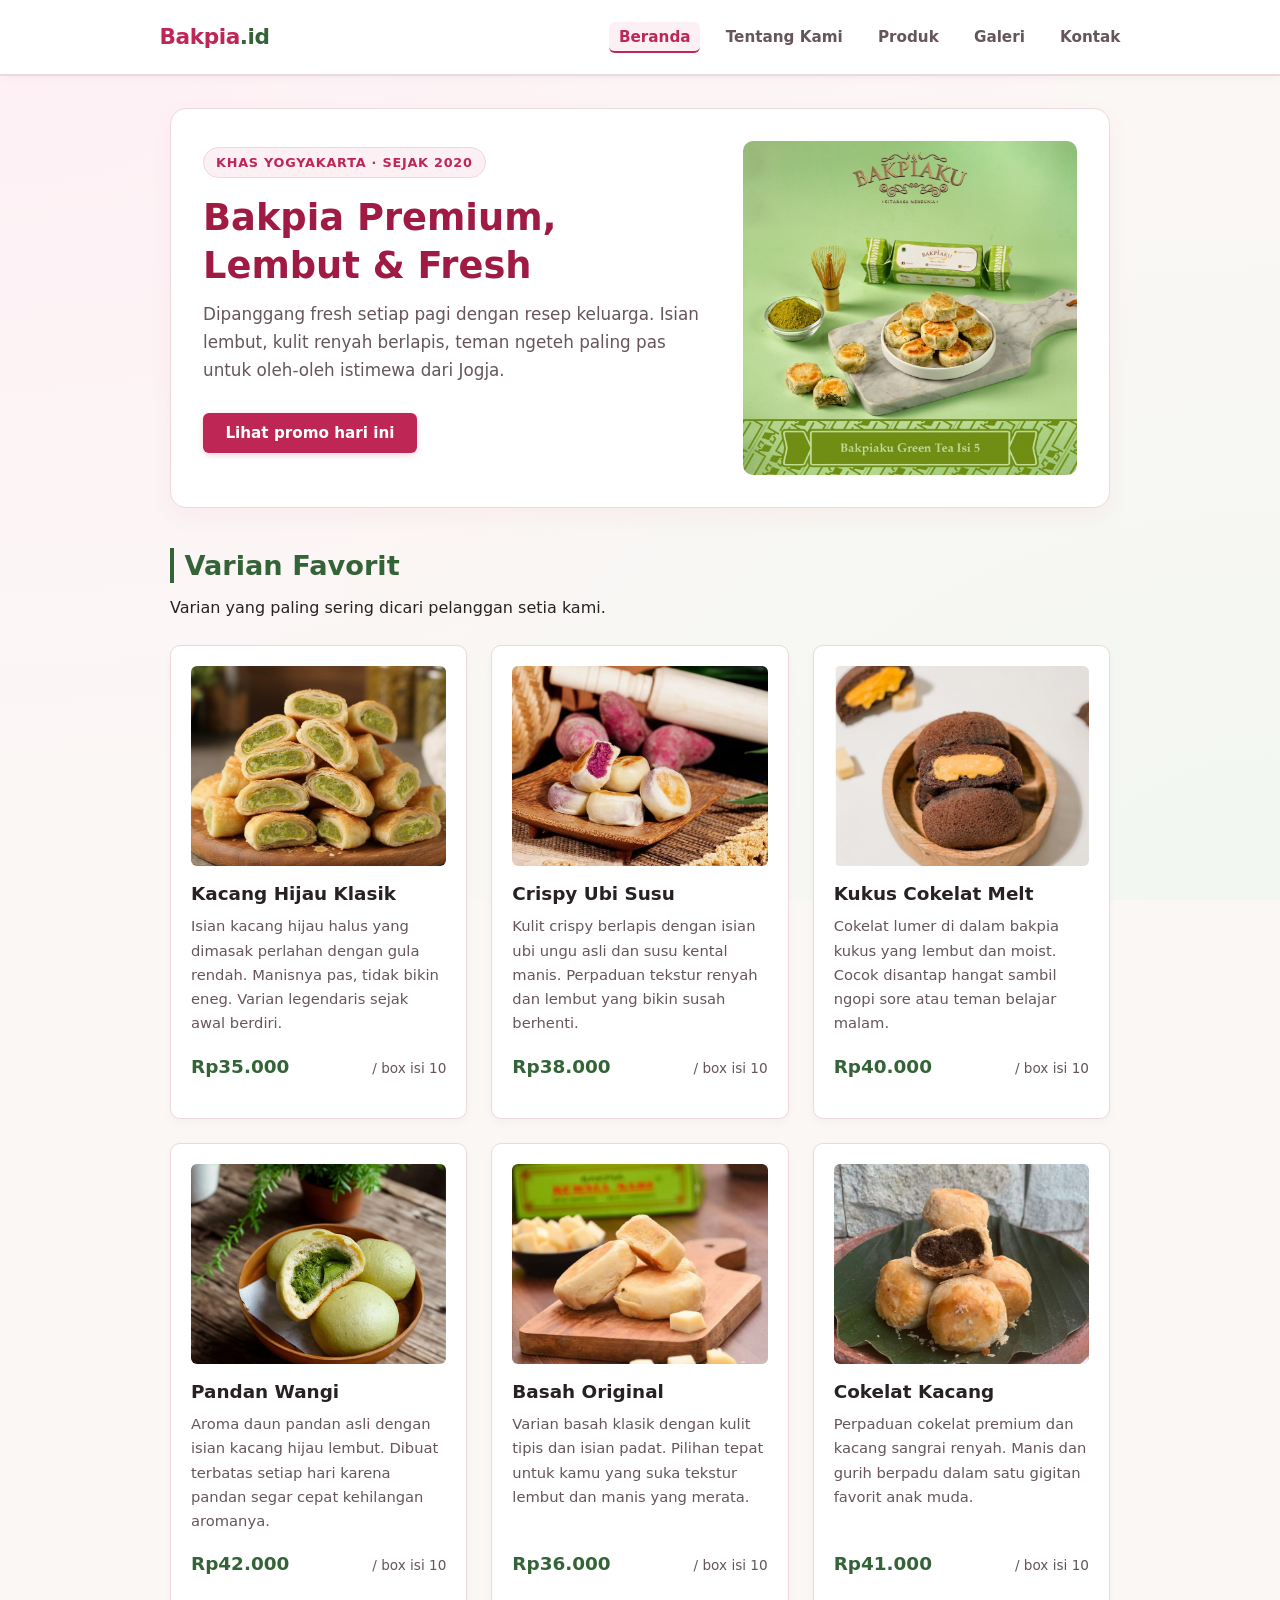
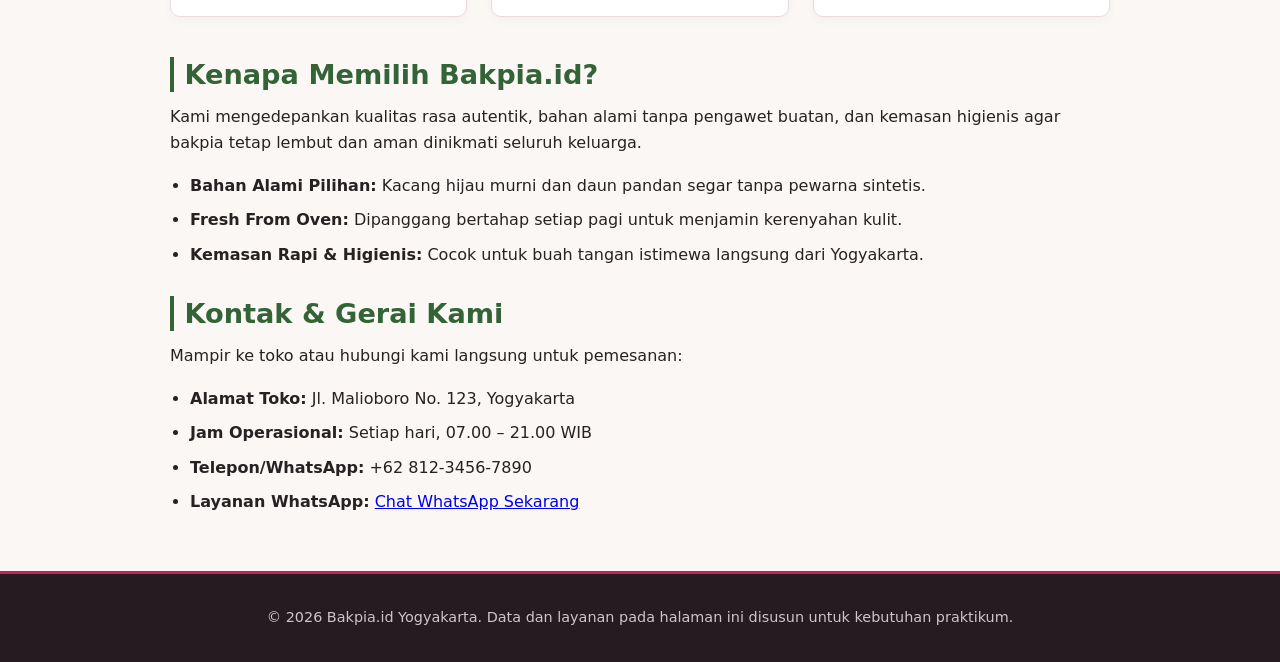
==== commit 88db1408: "p06" ====
--- a/index.html
+++ b/index.html
@@ -23,23 +23,24 @@
 
     <main id="konten" class="page">
       <section aria-labelledby="hero-title" class="hero">
-        <div class="hero-copy">
+        <div class="hero-content">
           <p class="eyebrow">Khas Yogyakarta · Sejak 2020</p>
           <h1 id="hero-title">Bakpia Premium, Lembut &amp; Fresh</h1>
           <p>
             Dipanggang fresh setiap pagi dengan resep keluarga. Isian lembut,
-            kulit renyah berlapis teman ngeteh paling pas untuk oleh-oleh
+            kulit renyah berlapis, teman ngeteh paling pas untuk oleh-oleh
             istimewa dari Jogja.
           </p>
           <button id="promoButton" type="button">Lihat promo hari ini</button>
         </div>
+        <img class="hero-image" src="img/bakppia matcha.jpg"Bakpia matcha" />
       </section>
 
       <section aria-labelledby="varian-favorit-title">
         <h2 id="varian-favorit-title">Varian Favorit</h2>
         <p>Varian yang paling sering dicari pelanggan setia kami.</p>
 
-        <div class="grid-card">
+        <div class="product-grid">
           <article class="product-card">
             <img src="img/Bakpia Kcang Ijo.jpg" alt="Bakpia kacang hijau klasik" />
             <h3>Kacang Hijau Klasik</h3>
--- a/css/style.css
+++ b/css/style.css
@@ -1,23 +1,23 @@
 :root {
-  --color-primary:         #be2656;   
-  --color-primary-strong:  #9f1b44;   
-  --color-primary-light:   #fdf0f4;   
-
-  --color-secondary:        #336336;   
-  --color-secondary-strong: #244926;   
-  --color-secondary-light:  #edf5ed;   
-
-  --color-text:            #282124;   
-  --color-muted:           #66555c;  
-  --color-surface:         #ffffff;   
-  --color-background:      #fbf7f5;   
-  --color-border:          #ebd9df;   
-  --color-focus:           #336336;  
-
-  --space-1: 0.5rem;   
-  --space-2: 1rem;     
-  --space-3: 1.5rem;   
-  --space-4: 2.5rem;   
+  --color-primary:         #be2656;
+  --color-primary-strong:  #9f1b44;
+  --color-primary-light:   #fdf0f4;
+
+  --color-secondary:        #336336;
+  --color-secondary-strong: #244926;
+  --color-secondary-light:  #edf5ed;
+
+  --color-text:            #282124;
+  --color-muted:           #66555c;
+  --color-surface:         #ffffff;
+  --color-background:      #fbf7f5;
+  --color-border:          #ebd9df;
+  --color-focus:           #336336;
+
+  --space-1: 0.5rem;
+  --space-2: 1rem;
+  --space-3: 1.5rem;
+  --space-4: 2.5rem;
 
   --radius-sm: 6px;
   --radius-md: 10px;
@@ -43,7 +43,7 @@
   -webkit-font-smoothing: antialiased;
 }
 
-/* 3. Aksesibilitas: Skip Link */
+/* Skip link */
 .skip-link {
   position: absolute;
   top: -60px;
@@ -64,7 +64,7 @@
   outline-offset: 2px;
 }
 
-/* 4. Header & Navigasi (Sesuai Struktur Folder Utama) */
+/* Header & navigasi (FLEXBOX: satu dimensi) */
 .site-header {
   background-color: var(--color-surface);
   border-bottom: 2px solid var(--color-border);
@@ -79,21 +79,19 @@
   max-width: 980px;
   margin: 0 auto;
   display: flex;
+  gap: var(--space-3);
   align-items: center;
   justify-content: space-between;
   flex-wrap: wrap;
-  gap: 0.75rem 1.5rem;
 }
 
 .nav .brand {
+  margin-bottom: 0;
   font-size: 1.35rem;
   font-weight: 800;
   color: var(--color-primary);
   text-decoration: none;
   letter-spacing: -0.02em;
-  display: inline-flex;
-  align-items: center;
-  gap: 0.35rem;
 }
 
 .nav .brand span {
@@ -105,12 +103,12 @@
   margin: 0;
   padding: 0;
   display: flex;
+  gap: var(--space-2);
   flex-wrap: wrap;
-  gap: 0.5rem 1.25rem;
 }
 
 .nav li {
-  display: inline-block;
+  margin: 0;
 }
 
 .nav a {
@@ -140,14 +138,13 @@
   outline-offset: 2px;
 }
 
-/* 5. Konten Halaman Utama */
+/* Konten */
 .page {
   max-width: 980px;
   margin: 2rem auto;
   padding: 0 1.25rem;
 }
 
-/* Tipografi Heading */
 h1, h2, h3 {
   color: var(--color-text);
   line-height: 1.3;
@@ -194,7 +191,7 @@
   margin-bottom: 0.5rem;
 }
 
-/* 6. Hero Section & Banner */
+/* HERO (GRID: dua wilayah) */
 .hero {
   background-color: var(--color-surface);
   border: 1px solid var(--color-border);
@@ -202,34 +199,32 @@
   padding: 2rem;
   margin-bottom: var(--space-4);
   display: grid;
-  grid-template-columns: 1.2fr 1fr;
-  gap: 2rem;
+  grid-template-columns: 1.2fr 0.8fr;
+  gap: var(--space-4);
   align-items: center;
   box-shadow: 0 8px 24px rgba(190, 38, 86, 0.05);
 }
 
-.hero-copy h1 {
+.hero-content h1 {
   margin-top: 0.5rem;
 }
 
-.hero-copy p {
+.hero-content p {
   font-size: 1.05rem;
   color: var(--color-muted);
 }
 
-.hero figure {
-  margin: 0;
-}
-
-@media (max-width: 768px) {
-  .hero {
-    grid-template-columns: 1fr;
-    padding: 1.5rem;
-    gap: 1.5rem;
-  }
-}
-
-/* 7. Tombol Interaktif */
+.hero-content .eyebrow {
+  font-size: 0.8rem;
+  color: var(--color-primary);
+}
+
+.hero-image {
+  width: 100%;
+  border-radius: var(--radius-md);
+}
+
+/* Tombol */
 button,
 #promoButton,
 .button-primary {
@@ -244,6 +239,7 @@
   margin: 0.75rem 0 1rem;
   display: inline-block;
   font-family: inherit;
+  text-decoration: none;
   transition: background-color 0.2s ease, transform 0.1s ease, box-shadow 0.2s ease;
   box-shadow: 0 2px 6px rgba(190, 38, 86, 0.2);
 }
@@ -262,7 +258,7 @@
   outline-offset: 2px;
 }
 
-/* 8. Media Semantik & Kartu (Praktikum P03) */
+/* Media */
 img {
   max-width: 100%;
   height: auto;
@@ -296,22 +292,36 @@
   border-radius: var(--radius-sm);
 }
 
-/* Grid Layout untuk Produk & Galeri */
-.grid-card {
+/* GRID: katalog produk (3 tracks) dan galeri (2 tracks) */
+.product-grid,
+.gallery-grid {
   display: grid;
-  grid-template-columns: repeat(auto-fit, minmax(280px, 1fr));
-  gap: 1.5rem;
+  grid-template-columns: repeat(3, minmax(0, 1fr));
+  gap: var(--space-3);
   margin: 1.5rem 0 2.5rem;
 }
 
+.gallery-grid {
+  grid-template-columns: repeat(2, minmax(0, 1fr));
+}
+
+.gallery-grid .media-card {
+  margin: 0;
+}
+
+.gallery-grid .media-card img {
+  height: 220px;
+}
+
+/* Kartu produk (FLEXBOX kolom) + POSITIONING badge */
 .product-card {
+  position: relative; 
+  display: flex;
+  flex-direction: column;
   background-color: var(--color-surface);
   border: 1px solid var(--color-border);
   border-radius: var(--radius-md);
   padding: 1.25rem;
-  display: flex;
-  flex-direction: column;
-  justify-content: space-between;
   transition: transform 0.2s ease, box-shadow 0.2s ease, border-color 0.2s ease;
   box-shadow: 0 4px 10px rgba(40, 33, 36, 0.03);
 }
@@ -346,7 +356,7 @@
   font-size: 1.15rem;
   font-weight: 800;
   color: var(--color-secondary);
-  margin: 0;
+  margin: 0 0 var(--space-2);
   display: flex;
   align-items: baseline;
   justify-content: space-between;
@@ -358,19 +368,32 @@
   color: var(--color-muted);
 }
 
-/* Galeri List */
-.gallery-list {
-  display: grid;
-  grid-template-columns: repeat(auto-fit, minmax(280px, 1fr));
-  gap: 1.5rem;
-  margin: 1.5rem 0 2.5rem;
-}
-
-.gallery-list .media-card img {
-  height: 220px;
-}
-
-/* 9. Audio Player (Praktikum P03) */
+.product-badge {
+  position: absolute;
+  top: var(--space-2);
+  right: var(--space-2);
+  padding: 0.25rem var(--space-2);
+  color: var(--color-primary-strong);
+  font-size: 0.875rem;
+  font-weight: 800;
+  background: #fef3c7;
+  border-radius: 999px;
+  z-index: 1;
+}
+
+.card-actions {
+  display: flex;
+  gap: var(--space-2);
+  align-items: center;
+  flex-wrap: wrap;
+  margin-top: auto;
+}
+
+.card-actions .button-primary {
+  margin: 0;
+}
+
+/* Audio */
 audio {
   width: 100%;
   max-width: 520px;
@@ -380,7 +403,7 @@
   accent-color: var(--color-secondary);
 }
 
-/* 10. Tabel Katalog & Harga (Praktikum P03) */
+/* Tabel */
 .table-wrap {
   overflow-x: auto;
   margin-top: 1rem;
@@ -433,7 +456,7 @@
   background-color: var(--color-primary-light);
 }
 
-/* 11. Daftar & List Fitur */
+/* Daftar */
 ul {
   padding-left: 1.25rem;
   margin-bottom: 1.5rem;
@@ -443,7 +466,7 @@
   margin-bottom: 0.5rem;
 }
 
-/* 12. Form Styling (Praktikum P04) */
+/* Form */
 .field {
   margin-bottom: 1.25rem;
 }
@@ -533,6 +556,14 @@
   outline-offset: 2px;
 }
 
+/* FLEXBOX: baris aksi form */
+.form-actions {
+  display: flex;
+  gap: var(--space-2);
+  align-items: center;
+  flex-wrap: wrap;
+}
+
 button[type="submit"] {
   background-color: var(--color-primary);
   color: #ffffff;
@@ -556,7 +587,7 @@
   outline-offset: 2px;
 }
 
-/* 13. Area Preview Interaktif (Praktikum P04) */
+/* Preview form */
 .preview-section {
   margin-top: 2.5rem;
   max-width: 620px;
@@ -581,7 +612,7 @@
   box-shadow: inset 0 2px 6px rgba(0, 0, 0, 0.25);
 }
 
-/* 14. Footer Semantik */
+/* Footer */
 .site-footer {
   background-color: #241c20;
   color: #d1c4c8;
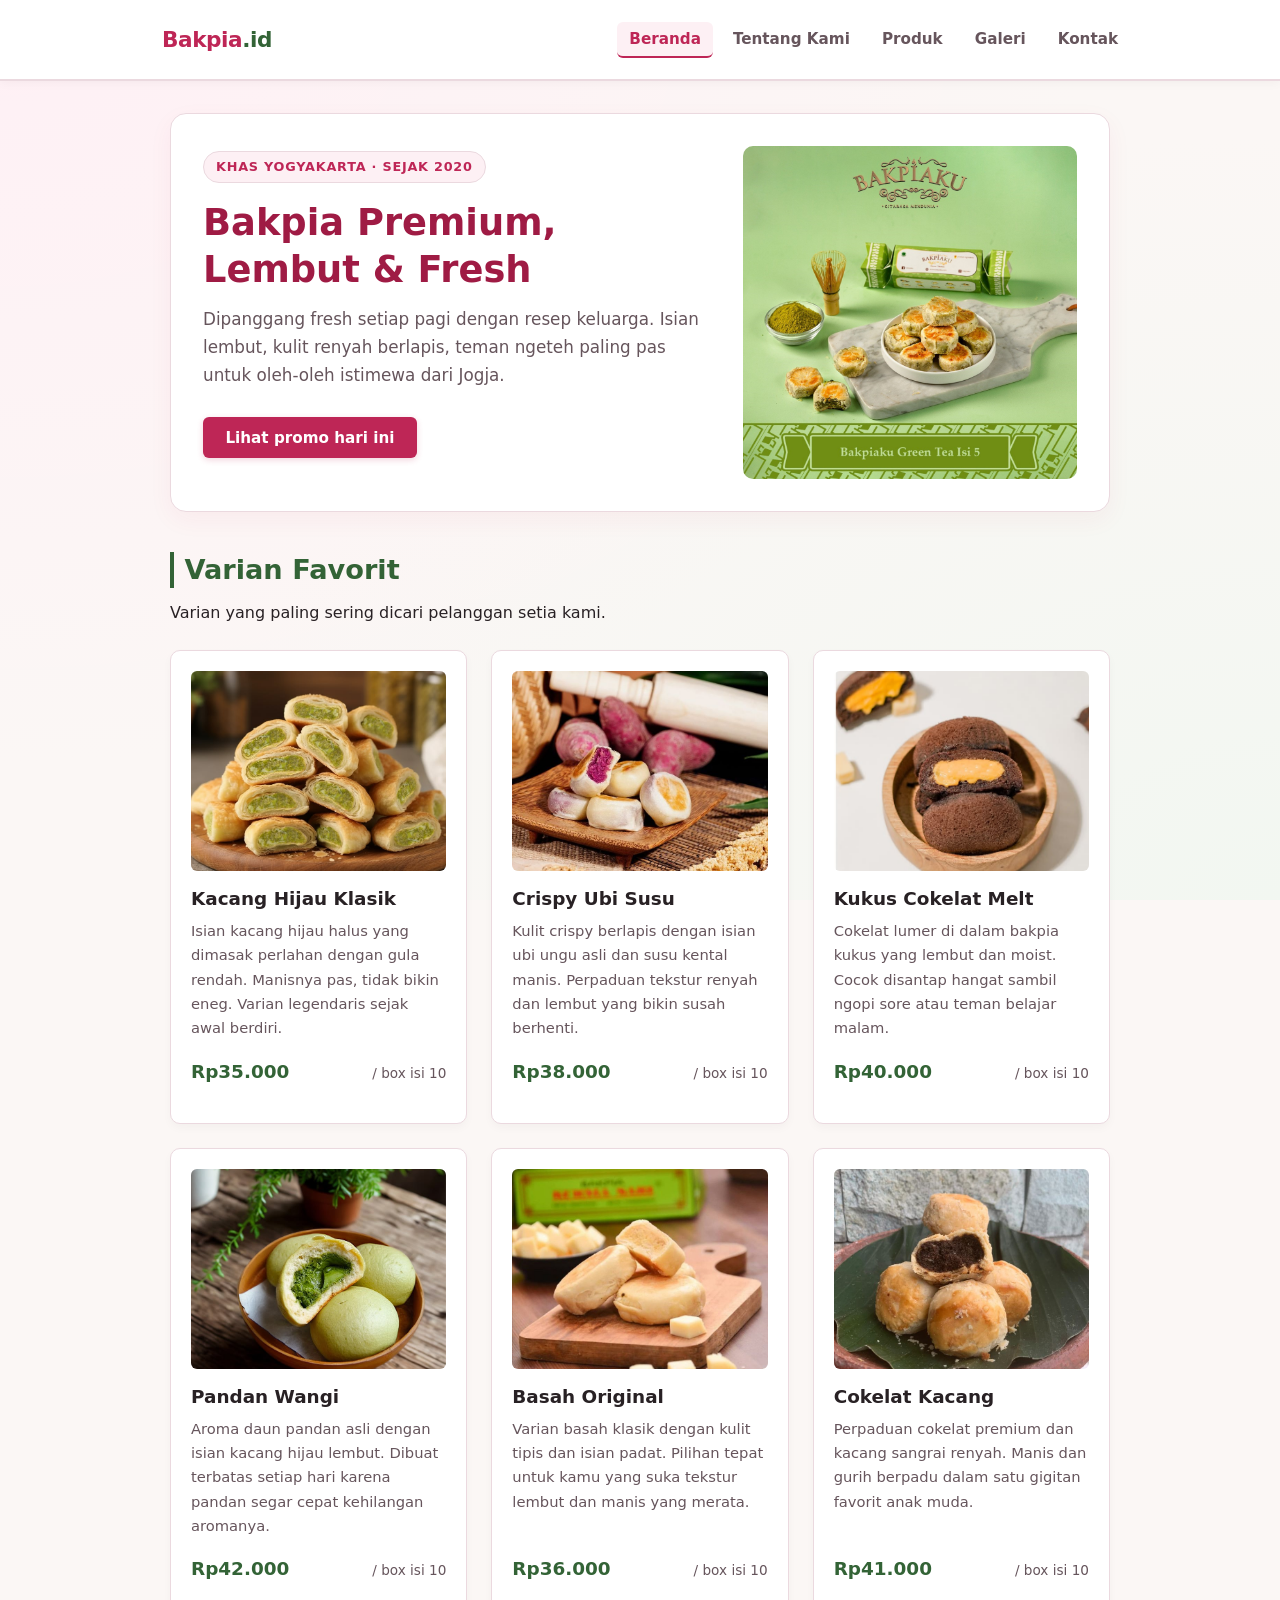
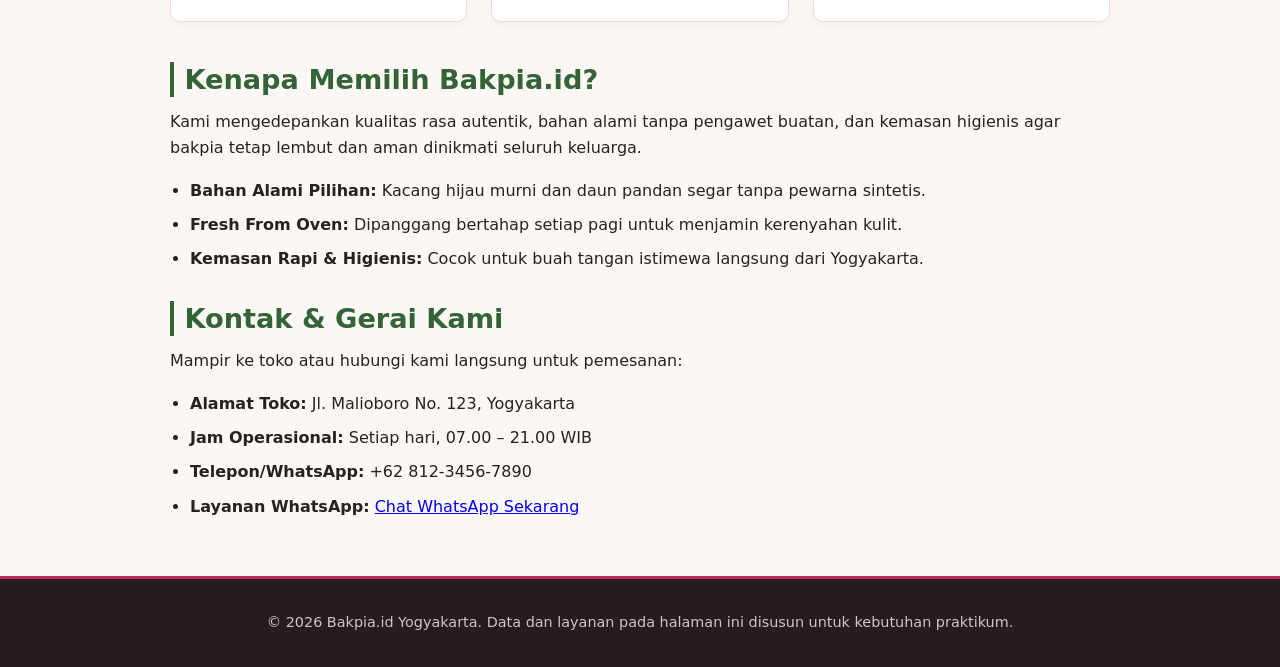
==== commit e53da2d9: "p07" ====
--- a/index.html
+++ b/index.html
@@ -33,16 +33,16 @@
           </p>
           <button id="promoButton" type="button">Lihat promo hari ini</button>
         </div>
-        <img class="hero-image" src="img/bakppia matcha.jpg"Bakpia matcha" />
+        <img class="hero-image" src="img/bakppia matcha.jpg" width="640" height="360" alt="Bakpia matcha" />
       </section>
 
       <section aria-labelledby="varian-favorit-title">
         <h2 id="varian-favorit-title">Varian Favorit</h2>
         <p>Varian yang paling sering dicari pelanggan setia kami.</p>
 
-        <div class="product-grid">
+        <div class="product-grid" role="region" aria-label="Daftar varian favorit" tabindex="0">
           <article class="product-card">
-            <img src="img/Bakpia Kcang Ijo.jpg" alt="Bakpia kacang hijau klasik" />
+            <img src="img/Bakpia Kcang Ijo.jpg" width="640" height="360" loading="lazy" alt="Bakpia kacang hijau klasik" />
             <h3>Kacang Hijau Klasik</h3>
             <p class="desc">
               Isian kacang hijau halus yang dimasak perlahan dengan gula
@@ -53,7 +53,7 @@
           </article>
 
           <article class="product-card">
-            <img src="img/Bakpia Ubi.jpg" alt="Bakpia crispy ubi susu" />
+            <img src="img/Bakpia Ubi.jpg" width="640" height="360" loading="lazy" alt="Bakpia crispy ubi susu" />
             <h3>Crispy Ubi Susu</h3>
             <p class="desc">
               Kulit crispy berlapis dengan isian ubi ungu asli dan susu
@@ -64,7 +64,7 @@
           </article>
 
           <article class="product-card">
-            <img src="img/Bakpia Kacang Coklat.jpg" alt="Bakpia kukus cokelat melt" />
+            <img src="img/Bakpia Kacang Coklat.jpg" width="640" height="360" loading="lazy" alt="Bakpia kukus cokelat melt" />
             <h3>Kukus Cokelat Melt</h3>
             <p class="desc">
               Cokelat lumer di dalam bakpia kukus yang lembut dan moist.
@@ -75,7 +75,7 @@
           </article>
 
           <article class="product-card">
-            <img src="img/Bakpia Pandan.jpg" alt="Bakpia pandan wangi" />
+            <img src="img/Bakpia Pandan.jpg" width="640" height="360" loading="lazy" alt="Bakpia pandan wangi" />
             <h3>Pandan Wangi</h3>
             <p class="desc">
               Aroma daun pandan asli dengan isian kacang hijau lembut.
@@ -86,7 +86,7 @@
           </article>
 
           <article class="product-card">
-            <img src="img/Bakpia Kacang Hijau.jpg" alt="Bakpia basah original" />
+            <img src="img/Bakpia Kacang Hijau.jpg" width="640" height="360" loading="lazy" alt="Bakpia basah original" />
             <h3>Basah Original</h3>
             <p class="desc">
               Varian basah klasik dengan kulit tipis dan isian padat.
@@ -97,7 +97,7 @@
           </article>
 
           <article class="product-card">
-            <img src="img/Bakpia Coklat.jpg" alt="Bakpia cokelat kacang" />
+            <img src="img/Bakpia Coklat.jpg" width="640" height="360" loading="lazy" alt="Bakpia cokelat kacang" />
             <h3>Cokelat Kacang</h3>
             <p class="desc">
               Perpaduan cokelat premium dan kacang sangrai renyah. Manis
--- a/css/style.css
+++ b/css/style.css
@@ -64,7 +64,7 @@
   outline-offset: 2px;
 }
 
-/* Header & navigasi (FLEXBOX: satu dimensi) */
+/* Header & navigasi (baseline mobile: brand di atas, menu satu baris yang bisa digeser) */
 .site-header {
   background-color: var(--color-surface);
   border-bottom: 2px solid var(--color-border);
@@ -79,10 +79,9 @@
   max-width: 980px;
   margin: 0 auto;
   display: flex;
+  flex-direction: column;
   gap: var(--space-3);
-  align-items: center;
-  justify-content: space-between;
-  flex-wrap: wrap;
+  align-items: flex-start;
 }
 
 .nav .brand {
@@ -101,14 +100,18 @@
 .nav ul {
   list-style: none;
   margin: 0;
-  padding: 0;
+  padding: 0 0 0.25rem;
   display: flex;
-  gap: var(--space-2);
-  flex-wrap: wrap;
+  flex-direction: row;
+  flex-wrap: nowrap;
+  gap: var(--space-1);
+  max-width: 100%;
+  overflow-x: auto;
 }
 
 .nav li {
   margin: 0;
+  flex: 0 0 auto;
 }
 
 .nav a {
@@ -116,7 +119,8 @@
   text-decoration: none;
   font-weight: 600;
   font-size: 0.95rem;
-  padding: 0.35rem 0.6rem;
+  padding: 0.5rem 0.75rem;
+  white-space: nowrap;
   border-radius: var(--radius-sm);
   transition: color 0.2s ease, background-color 0.2s ease;
 }
@@ -191,16 +195,16 @@
   margin-bottom: 0.5rem;
 }
 
-/* HERO (GRID: dua wilayah) */
+/* HERO (baseline mobile: satu kolom, nilai fluida dengan clamp) */
 .hero {
   background-color: var(--color-surface);
   border: 1px solid var(--color-border);
   border-radius: var(--radius-lg);
-  padding: 2rem;
+  padding: clamp(1rem, 4vw, 2rem);
   margin-bottom: var(--space-4);
   display: grid;
-  grid-template-columns: 1.2fr 0.8fr;
-  gap: var(--space-4);
+  grid-template-columns: 1fr;
+  gap: clamp(1rem, 4vw, 2.5rem);
   align-items: center;
   box-shadow: 0 8px 24px rgba(190, 38, 86, 0.05);
 }
@@ -287,41 +291,57 @@
 
 .media-card img {
   width: 100%;
-  height: 240px;
+  height: clamp(180px, 45vw, 240px);
   object-fit: cover;
   border-radius: var(--radius-sm);
 }
 
-/* GRID: katalog produk (3 tracks) dan galeri (2 tracks) */
-.product-grid,
+/* Galeri: baseline satu kolom */
 .gallery-grid {
   display: grid;
-  grid-template-columns: repeat(3, minmax(0, 1fr));
+  grid-template-columns: 1fr;
   gap: var(--space-3);
   margin: 1.5rem 0 2.5rem;
 }
 
-.gallery-grid {
-  grid-template-columns: repeat(2, minmax(0, 1fr));
-}
-
 .gallery-grid .media-card {
   margin: 0;
 }
 
 .gallery-grid .media-card img {
-  height: 220px;
+  height: clamp(180px, 40vw, 220px);
+}
+
+/* Katalog: baseline satu baris horizontal yang bisa digeser */
+.product-grid {
+  display: grid;
+  grid-auto-flow: column;
+  grid-auto-columns: min(80%, 18rem);
+  gap: var(--space-3);
+  margin: 1.5rem 0 2.5rem;
+  padding: 0.5rem 0 1rem;
+  overflow-x: auto;
+  scroll-snap-type: x mandatory;
+}
+
+.product-grid > .product-card {
+  scroll-snap-align: start;
+}
+
+.product-grid:focus-visible {
+  outline: 3px solid var(--color-focus);
+  outline-offset: 3px;
 }
 
 /* Kartu produk (FLEXBOX kolom) + POSITIONING badge */
 .product-card {
-  position: relative; 
+  position: relative;
   display: flex;
   flex-direction: column;
   background-color: var(--color-surface);
   border: 1px solid var(--color-border);
   border-radius: var(--radius-md);
-  padding: 1.25rem;
+  padding: clamp(1rem, 3vw, 1.25rem);
   transition: transform 0.2s ease, box-shadow 0.2s ease, border-color 0.2s ease;
   box-shadow: 0 4px 10px rgba(40, 33, 36, 0.03);
 }
@@ -334,7 +354,7 @@
 
 .product-card img {
   width: 100%;
-  height: 200px;
+  height: clamp(140px, 38vw, 200px);
   object-fit: cover;
   border-radius: var(--radius-sm);
   margin-bottom: 0.75rem;
@@ -403,11 +423,21 @@
   accent-color: var(--color-secondary);
 }
 
-/* Tabel */
-.table-wrap {
+/* Tabel: hanya wrapper yang boleh digulir horizontal */
+.table-scroll {
+  max-width: 100%;
   overflow-x: auto;
   margin-top: 1rem;
   margin-bottom: 2rem;
+}
+
+.table-scroll:focus-visible {
+  outline: 3px solid var(--color-focus);
+  outline-offset: 3px;
+}
+
+.table-scroll table {
+  min-width: 40rem;
 }
 
 table {
@@ -625,4 +655,30 @@
 
 .site-footer p {
   margin: 0;
+}
+
+/* ===== BREAKPOINT BERBASIS KONTEN (mobile-first, di akhir stylesheet) ===== */
+@media (min-width: 36rem) {
+  .product-grid {
+    grid-auto-flow: row;
+    grid-auto-columns: auto;
+    grid-template-columns: repeat(2, minmax(0, 1fr));
+    overflow-x: visible;
+    scroll-snap-type: none;
+    padding: 0;
+  }
+}
+
+@media (min-width: 42rem) {
+  .gallery-grid { grid-template-columns: repeat(2, minmax(0, 1fr)); }
+}
+
+@media (min-width: 48rem) {
+  .hero { grid-template-columns: 1.2fr 0.8fr; }
+}
+
+@media (min-width: 60rem) {
+  .nav { flex-direction: row; align-items: center; justify-content: space-between; }
+  .nav ul { overflow-x: visible; padding-bottom: 0; }
+  .product-grid { grid-template-columns: repeat(3, minmax(0, 1fr)); }
 }
